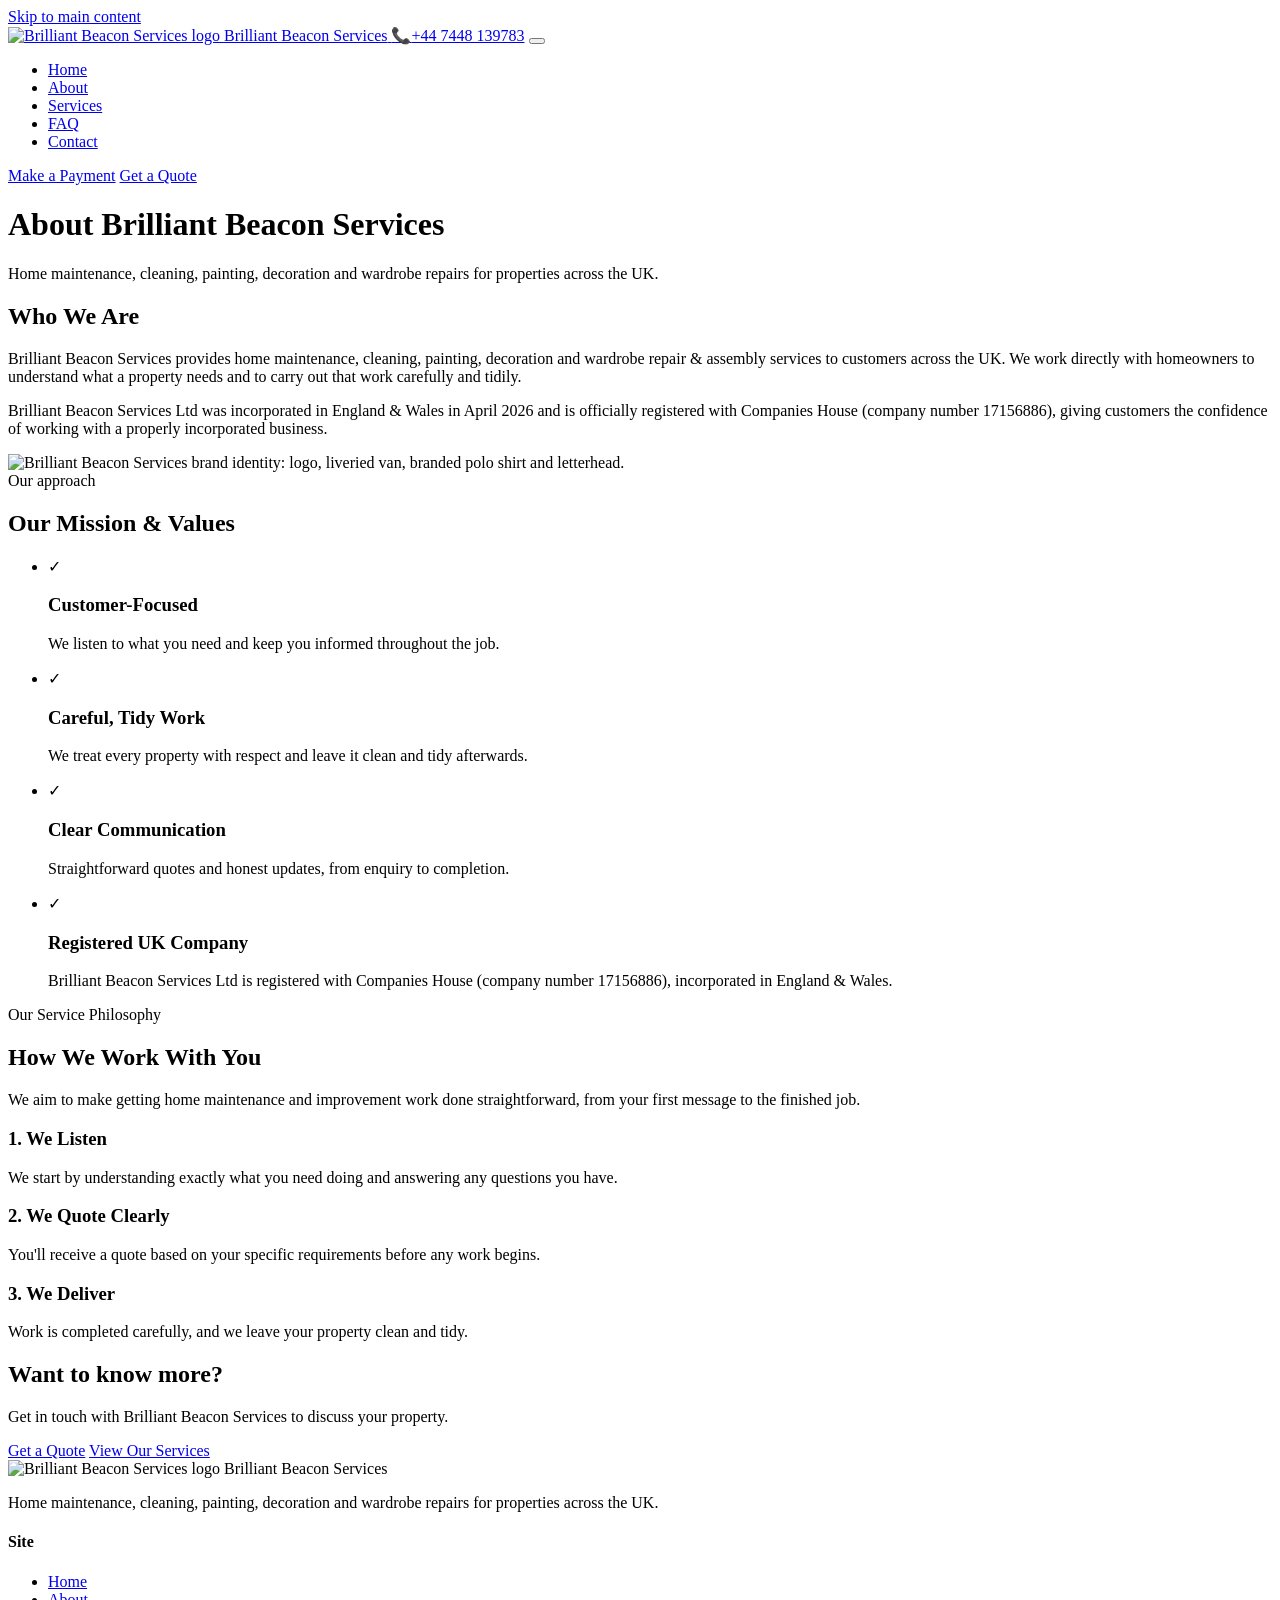
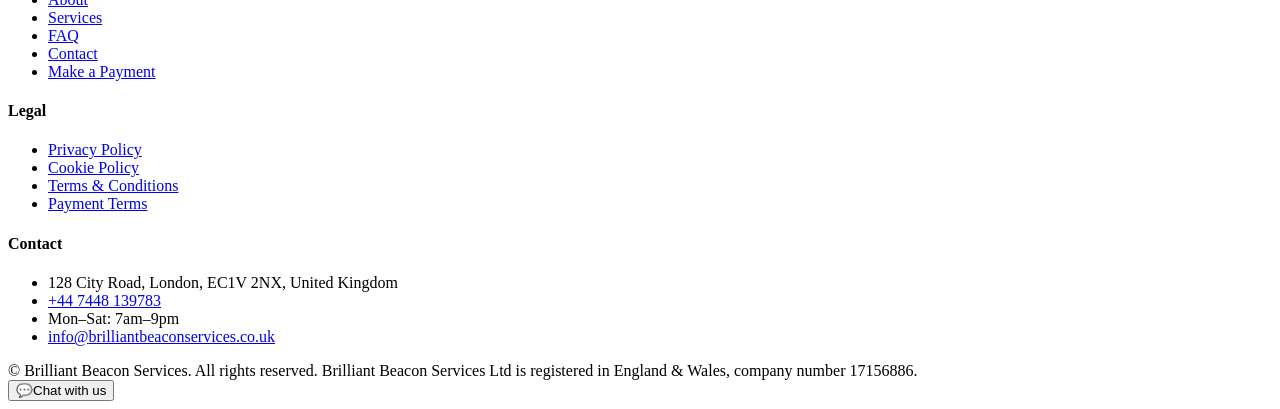
==== about.html @ 02f25c5f "Add files via upload" ====
<!DOCTYPE html>
<html lang="en-GB">
<head>
<meta charset="UTF-8">
<meta name="viewport" content="width=device-width, initial-scale=1.0, viewport-fit=cover">
<title>About Us | Brilliant Beacon Services</title>
<meta name="description" content="Learn about Brilliant Beacon Services, a UK-based home maintenance, cleaning, painting and decoration business, and our approach to customer-focused work.">
<link rel="canonical" href="https://brilliantbeaconservices.co.uk/about.html">
<meta property="og:type" content="website">
<meta property="og:title" content="About Us | Brilliant Beacon Services">
<meta property="og:description" content="Learn about Brilliant Beacon Services and our approach to home maintenance, cleaning, painting and decoration.">
<meta property="og:url" content="https://brilliantbeaconservices.co.uk/about.html">
<meta property="og:image" content="https://brilliantbeaconservices.co.uk/images/logo/brilliant-beacon-logo.jpg">
<link rel="icon" href="images/logo/brilliant-beacon-logo.jpg">

<!-- Fonts: Montserrat for headings/buttons, Lato for body text -->
<link rel="preconnect" href="https://fonts.googleapis.com">
<link rel="preconnect" href="https://fonts.gstatic.com" crossorigin>
<link href="https://fonts.googleapis.com/css2?family=Montserrat:wght@600;700&family=Lato:wght@400;700&display=swap" rel="stylesheet">

<link rel="stylesheet" href="css/style.css">
<link rel="stylesheet" href="css/responsive.css">
<!-- Plausible Analytics: cookie-free, no personal data collected, no consent banner required under UK PECR/GDPR. -->
<script defer data-domain="brilliantbeaconservices.co.uk" src="https://plausible.io/js/script.js"></script>
</head>
<body>
<a class="skip-link" href="#main">Skip to main content</a>

<header class="site-header">
  <div class="container header-inner">
    <a class="brand" href="index.html">
      <img src="images/logo/brilliant-beacon-logo-header.png" alt="Brilliant Beacon Services logo">
      <span class="visually-hidden">Brilliant Beacon Services</span>
    </a>
    <a class="header-phone" href="tel:+447448139783" aria-label="Call Brilliant Beacon Services on +44 7448 139783"><span class="header-phone-icon" aria-hidden="true">📞</span><span class="header-phone-text">+44 7448 139783</span></a>
    <button class="nav-toggle" aria-expanded="false" aria-controls="main-nav" aria-label="Open menu">
      <span class="bar"></span><span class="bar"></span><span class="bar"></span>
    </button>
    <nav class="main-nav" id="main-nav" aria-label="Primary">
      <ul>
        <li><a href="index.html">Home</a></li>
        <li><a href="about.html" aria-current="page">About</a></li>
        <li><a href="services.html">Services</a></li>
        <li><a href="faq.html">FAQ</a></li>
        <li><a href="contact.html">Contact</a></li>
      </ul>
      <div class="nav-cta">
        <a class="btn btn-secondary on-light btn-sm" href="payment.html">Make a Payment</a>
        <a class="btn btn-primary btn-sm" href="contact.html">Get a Quote</a>
      </div>
    </nav>
  </div>
  <div class="nav-backdrop"></div>
</header>

<main id="main">
  <header class="page-header">
    <div class="container">
      <h1>About Brilliant Beacon Services</h1>
      <p>Home maintenance, cleaning, painting, decoration and wardrobe repairs for properties across the UK.</p>
    </div>
  </header>

  <section>
    <div class="container">
      <div class="grid grid-2" style="align-items:center;">
        <div>
          <h2>Who We Are</h2>
          <p>Brilliant Beacon Services provides home maintenance, cleaning, painting, decoration and wardrobe repair &amp; assembly services to customers across the UK. We work directly with homeowners to understand what a property needs and to carry out that work carefully and tidily.</p>
          <p>Brilliant Beacon Services Ltd was incorporated in England &amp; Wales in April 2026 and is officially registered with Companies House (company number 17156886), giving customers the confidence of working with a properly incorporated business.</p>
        </div>
        <div class="hero-media">
          <img src="images/branding/brilliant-beacon-brand-identity.jpg" alt="Brilliant Beacon Services brand identity: logo, liveried van, branded polo shirt and letterhead.">
        </div>
      </div>
    </div>
  </section>

  <section class="section-alt">
    <div class="container">
      <div class="section-header">
        <span class="eyebrow">Our approach</span>
        <h2>Our Mission &amp; Values</h2>
      </div>
      <ul class="feature-list grid grid-2">
        <li class="feature-item">
          <span class="feature-icon" aria-hidden="true">✓</span>
          <div>
            <h3>Customer-Focused</h3>
            <p>We listen to what you need and keep you informed throughout the job.</p>
          </div>
        </li>
        <li class="feature-item">
          <span class="feature-icon" aria-hidden="true">✓</span>
          <div>
            <h3>Careful, Tidy Work</h3>
            <p>We treat every property with respect and leave it clean and tidy afterwards.</p>
          </div>
        </li>
        <li class="feature-item">
          <span class="feature-icon" aria-hidden="true">✓</span>
          <div>
            <h3>Clear Communication</h3>
            <p>Straightforward quotes and honest updates, from enquiry to completion.</p>
          </div>
        </li>
        <li class="feature-item">
          <span class="feature-icon" aria-hidden="true">✓</span>
          <div>
            <h3>Registered UK Company</h3>
            <p>Brilliant Beacon Services Ltd is registered with Companies House (company number 17156886), incorporated in England &amp; Wales.</p>
          </div>
        </li>
      </ul>
    </div>
  </section>

  <section>
    <div class="container">
      <div class="section-header">
        <span class="eyebrow">Our Service Philosophy</span>
        <h2>How We Work With You</h2>
        <p>We aim to make getting home maintenance and improvement work done straightforward, from your first message to the finished job.</p>
      </div>
      <div class="grid grid-3">
        <div class="card"><div class="card-body">
          <h3>1. We Listen</h3>
          <p>We start by understanding exactly what you need doing and answering any questions you have.</p>
        </div></div>
        <div class="card"><div class="card-body">
          <h3>2. We Quote Clearly</h3>
          <p>You'll receive a quote based on your specific requirements before any work begins.</p>
        </div></div>
        <div class="card"><div class="card-body">
          <h3>3. We Deliver</h3>
          <p>Work is completed carefully, and we leave your property clean and tidy.</p>
        </div></div>
      </div>
    </div>
  </section>

  <section class="section-dark cta-band">
    <div class="container">
      <h2>Want to know more?</h2>
      <p>Get in touch with Brilliant Beacon Services to discuss your property.</p>
      <div class="hero-actions">
        <a class="btn btn-primary" href="contact.html">Get a Quote</a>
        <a class="btn btn-secondary" href="services.html">View Our Services</a>
      </div>
    </div>
  </section>
</main>

<footer class="site-footer">
  <div class="container">
    <div class="footer-grid">
      <div>
        <div class="footer-brand">
          <img src="images/logo/brilliant-beacon-logo-header.png" alt="Brilliant Beacon Services logo">
          <span>Brilliant Beacon Services</span>
        </div>
        <p>Home maintenance, cleaning, painting, decoration and wardrobe repairs for properties across the UK.</p>
      </div>
      <div>
        <h4>Site</h4>
        <ul>
          <li><a href="index.html">Home</a></li>
          <li><a href="about.html">About</a></li>
          <li><a href="services.html">Services</a></li>
          <li><a href="faq.html">FAQ</a></li>
          <li><a href="contact.html">Contact</a></li>
          <li><a href="payment.html">Make a Payment</a></li>
        </ul>
      </div>
      <div>
        <h4>Legal</h4>
        <ul>
          <li><a href="privacy.html">Privacy Policy</a></li>
          <li><a href="cookies.html">Cookie Policy</a></li>
          <li><a href="terms.html">Terms &amp; Conditions</a></li>
          <li><a href="payment-terms.html">Payment Terms</a></li>
        </ul>
      </div>
      <div>
        <h4>Contact</h4>
        <ul>
          <li class="footer-contact-text">128 City Road, London, EC1V 2NX, United Kingdom</li><li><a href="tel:+447448139783" class="footer-contact-highlight">+44 7448 139783</a></li><li class="footer-contact-text">Mon–Sat: 7am–9pm</li>
          <li><a href="mailto:info@brilliantbeaconservices.co.uk" class="footer-contact-highlight">info@<wbr>brilliantbeaconservices<wbr>.co.uk</a></li>
        </ul>
      </div>
    </div>
    <div class="footer-bottom">
      <span>&copy; <span id="year"></span> Brilliant Beacon Services. All rights reserved.</span>
      <span>Brilliant Beacon Services Ltd is registered in England &amp; Wales, company number 17156886.</span>
    </div>
  </div>
</footer>

<button class="chat-launcher" id="chat-launcher" aria-haspopup="dialog" aria-expanded="false" aria-controls="chat-window">
  <span aria-hidden="true">💬</span><span class="label">Chat with us</span>
</button>
<section class="chat-window" id="chat-window" hidden role="dialog" aria-modal="false" aria-labelledby="chat-title">
  <header class="chat-header">
    <strong id="chat-title">Brilliant Beacon Services</strong>
    <div class="chat-header-actions">
      <button id="chat-clear" type="button" aria-label="Clear conversation" title="Clear conversation">🗑</button>
      <button id="chat-close" type="button" aria-label="Close chat">&times;</button>
    </div>
  </header>
  <div class="chat-messages" id="chat-messages" role="log" aria-live="polite">
    <div class="chat-message bot">Hello! 👋 How can we help you today?</div>
  </div>
  <div class="chat-quick-actions">
    <a class="btn btn-secondary on-light btn-sm" href="contact.html">Contact the Team</a>
    <a class="btn btn-secondary on-light btn-sm" href="contact.html">Request a Quote</a>
  </div>
  <form class="chat-input-row" id="chat-form">
    <label for="chat-input" class="visually-hidden">Type your message</label>
    <textarea id="chat-input" rows="1" placeholder="Type your message..." required></textarea>
    <button type="submit" aria-label="Send message">➤</button>
  </form>
  <p class="chat-footer-note">Our assistant uses information about Brilliant Beacon Services only and can't guarantee prices or availability. For anything urgent, please use the Contact page.</p>
</section>

<script src="js/navigation.js" defer></script>
<script src="js/main.js" defer></script>
<script src="js/chatbot.js" defer></script>
</body>
</html>
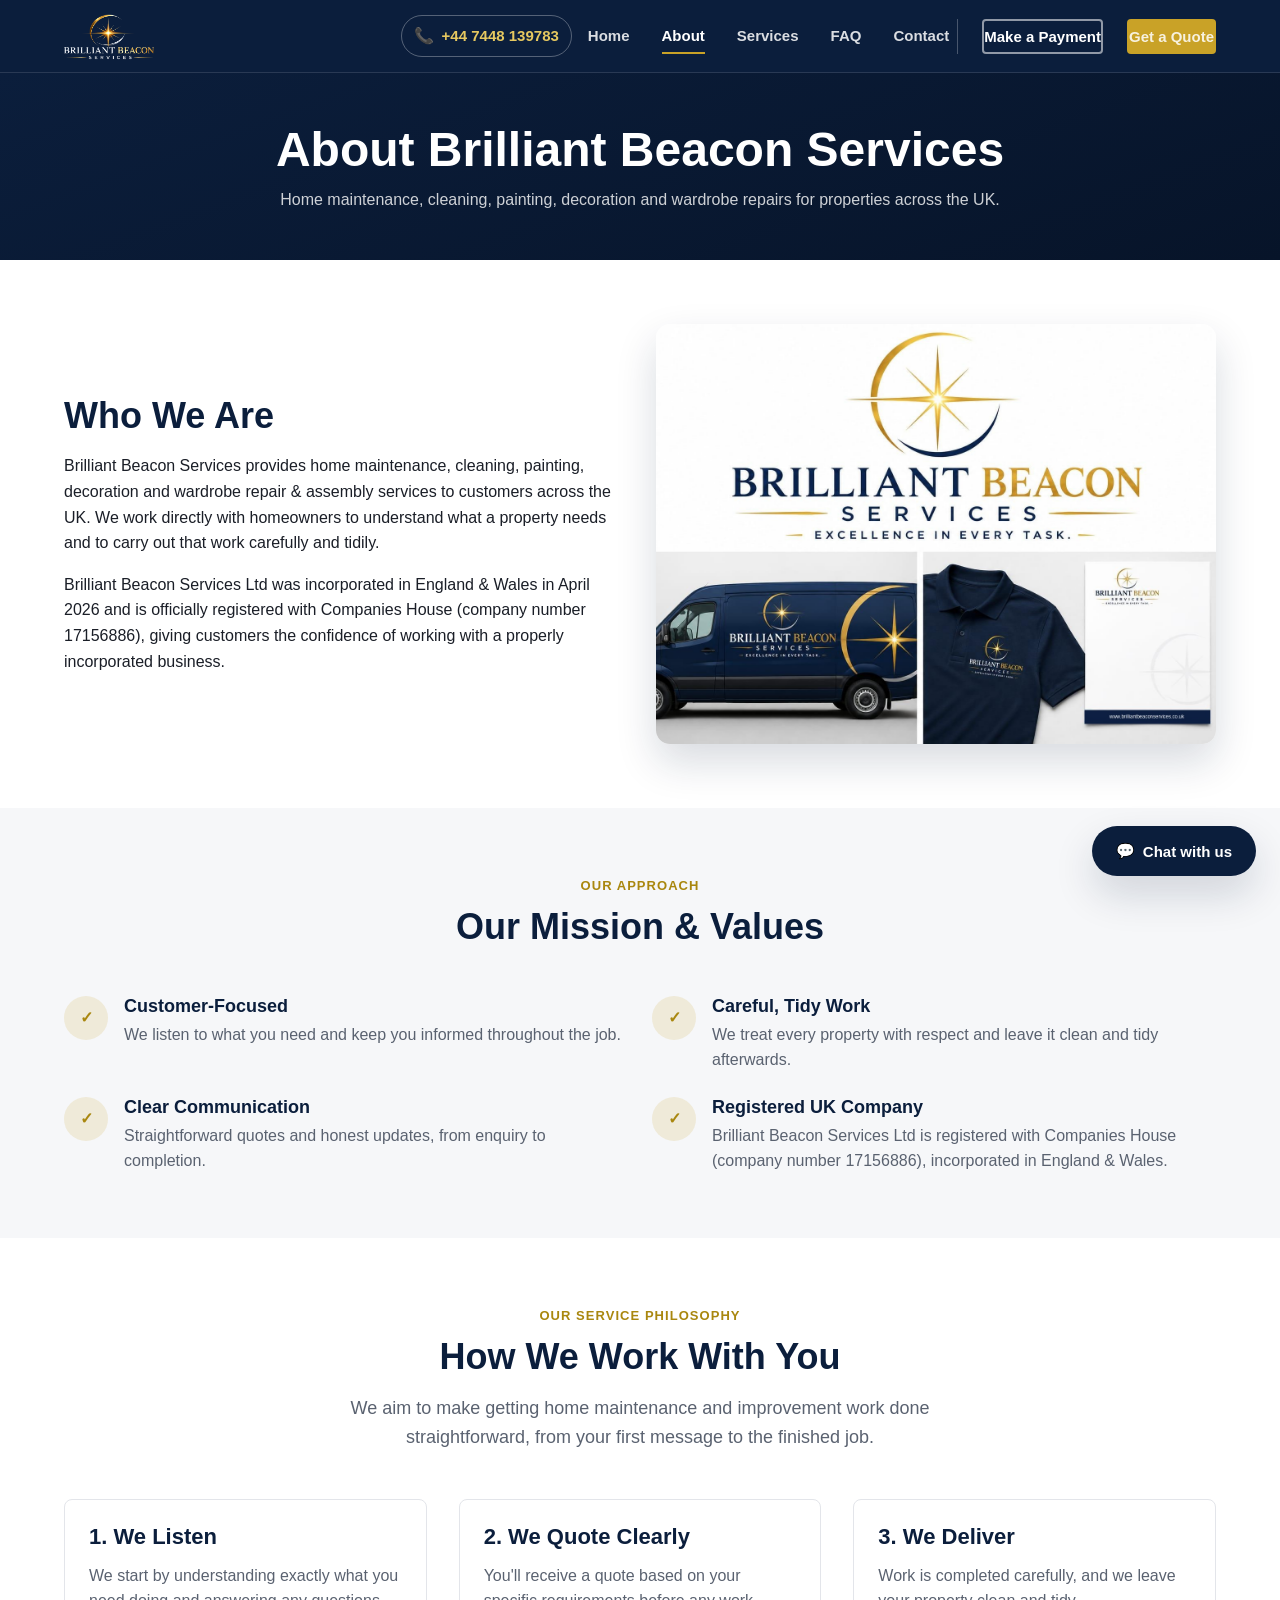
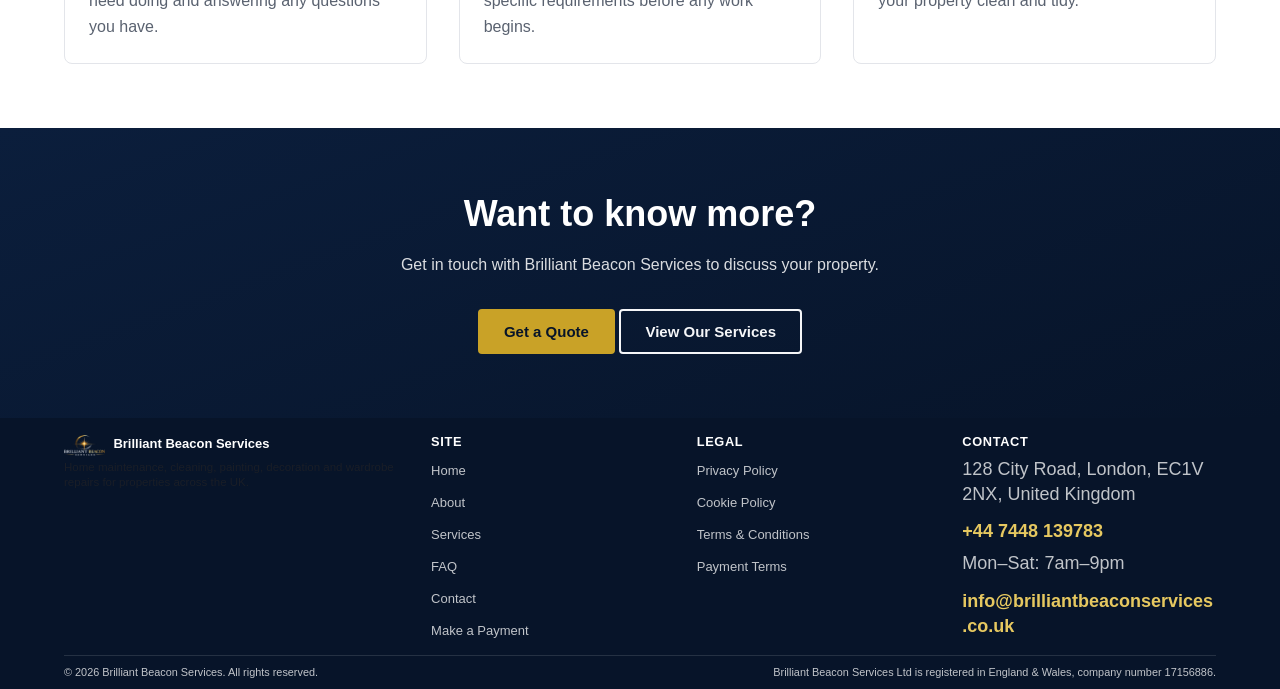
==== commit f324495b: "Add missing css, js, images, and functions folders" ====
--- a/about.html
+++ b/about.html
@@ -1,229 +1,229 @@
-<!DOCTYPE html>
-<html lang="en-GB">
-<head>
-<meta charset="UTF-8">
-<meta name="viewport" content="width=device-width, initial-scale=1.0, viewport-fit=cover">
-<title>About Us | Brilliant Beacon Services</title>
-<meta name="description" content="Learn about Brilliant Beacon Services, a UK-based home maintenance, cleaning, painting and decoration business, and our approach to customer-focused work.">
-<link rel="canonical" href="https://brilliantbeaconservices.co.uk/about.html">
-<meta property="og:type" content="website">
-<meta property="og:title" content="About Us | Brilliant Beacon Services">
-<meta property="og:description" content="Learn about Brilliant Beacon Services and our approach to home maintenance, cleaning, painting and decoration.">
-<meta property="og:url" content="https://brilliantbeaconservices.co.uk/about.html">
-<meta property="og:image" content="https://brilliantbeaconservices.co.uk/images/logo/brilliant-beacon-logo.jpg">
-<link rel="icon" href="images/logo/brilliant-beacon-logo.jpg">
-
-<!-- Fonts: Montserrat for headings/buttons, Lato for body text -->
-<link rel="preconnect" href="https://fonts.googleapis.com">
-<link rel="preconnect" href="https://fonts.gstatic.com" crossorigin>
-<link href="https://fonts.googleapis.com/css2?family=Montserrat:wght@600;700&family=Lato:wght@400;700&display=swap" rel="stylesheet">
-
-<link rel="stylesheet" href="css/style.css">
-<link rel="stylesheet" href="css/responsive.css">
-<!-- Plausible Analytics: cookie-free, no personal data collected, no consent banner required under UK PECR/GDPR. -->
-<script defer data-domain="brilliantbeaconservices.co.uk" src="https://plausible.io/js/script.js"></script>
-</head>
-<body>
-<a class="skip-link" href="#main">Skip to main content</a>
-
-<header class="site-header">
-  <div class="container header-inner">
-    <a class="brand" href="index.html">
-      <img src="images/logo/brilliant-beacon-logo-header.png" alt="Brilliant Beacon Services logo">
-      <span class="visually-hidden">Brilliant Beacon Services</span>
-    </a>
-    <a class="header-phone" href="tel:+447448139783" aria-label="Call Brilliant Beacon Services on +44 7448 139783"><span class="header-phone-icon" aria-hidden="true">📞</span><span class="header-phone-text">+44 7448 139783</span></a>
-    <button class="nav-toggle" aria-expanded="false" aria-controls="main-nav" aria-label="Open menu">
-      <span class="bar"></span><span class="bar"></span><span class="bar"></span>
-    </button>
-    <nav class="main-nav" id="main-nav" aria-label="Primary">
-      <ul>
-        <li><a href="index.html">Home</a></li>
-        <li><a href="about.html" aria-current="page">About</a></li>
-        <li><a href="services.html">Services</a></li>
-        <li><a href="faq.html">FAQ</a></li>
-        <li><a href="contact.html">Contact</a></li>
-      </ul>
-      <div class="nav-cta">
-        <a class="btn btn-secondary on-light btn-sm" href="payment.html">Make a Payment</a>
-        <a class="btn btn-primary btn-sm" href="contact.html">Get a Quote</a>
-      </div>
-    </nav>
-  </div>
-  <div class="nav-backdrop"></div>
-</header>
-
-<main id="main">
-  <header class="page-header">
-    <div class="container">
-      <h1>About Brilliant Beacon Services</h1>
-      <p>Home maintenance, cleaning, painting, decoration and wardrobe repairs for properties across the UK.</p>
-    </div>
-  </header>
-
-  <section>
-    <div class="container">
-      <div class="grid grid-2" style="align-items:center;">
-        <div>
-          <h2>Who We Are</h2>
-          <p>Brilliant Beacon Services provides home maintenance, cleaning, painting, decoration and wardrobe repair &amp; assembly services to customers across the UK. We work directly with homeowners to understand what a property needs and to carry out that work carefully and tidily.</p>
-          <p>Brilliant Beacon Services Ltd was incorporated in England &amp; Wales in April 2026 and is officially registered with Companies House (company number 17156886), giving customers the confidence of working with a properly incorporated business.</p>
-        </div>
-        <div class="hero-media">
-          <img src="images/branding/brilliant-beacon-brand-identity.jpg" alt="Brilliant Beacon Services brand identity: logo, liveried van, branded polo shirt and letterhead.">
-        </div>
-      </div>
-    </div>
-  </section>
-
-  <section class="section-alt">
-    <div class="container">
-      <div class="section-header">
-        <span class="eyebrow">Our approach</span>
-        <h2>Our Mission &amp; Values</h2>
-      </div>
-      <ul class="feature-list grid grid-2">
-        <li class="feature-item">
-          <span class="feature-icon" aria-hidden="true">✓</span>
-          <div>
-            <h3>Customer-Focused</h3>
-            <p>We listen to what you need and keep you informed throughout the job.</p>
-          </div>
-        </li>
-        <li class="feature-item">
-          <span class="feature-icon" aria-hidden="true">✓</span>
-          <div>
-            <h3>Careful, Tidy Work</h3>
-            <p>We treat every property with respect and leave it clean and tidy afterwards.</p>
-          </div>
-        </li>
-        <li class="feature-item">
-          <span class="feature-icon" aria-hidden="true">✓</span>
-          <div>
-            <h3>Clear Communication</h3>
-            <p>Straightforward quotes and honest updates, from enquiry to completion.</p>
-          </div>
-        </li>
-        <li class="feature-item">
-          <span class="feature-icon" aria-hidden="true">✓</span>
-          <div>
-            <h3>Registered UK Company</h3>
-            <p>Brilliant Beacon Services Ltd is registered with Companies House (company number 17156886), incorporated in England &amp; Wales.</p>
-          </div>
-        </li>
-      </ul>
-    </div>
-  </section>
-
-  <section>
-    <div class="container">
-      <div class="section-header">
-        <span class="eyebrow">Our Service Philosophy</span>
-        <h2>How We Work With You</h2>
-        <p>We aim to make getting home maintenance and improvement work done straightforward, from your first message to the finished job.</p>
-      </div>
-      <div class="grid grid-3">
-        <div class="card"><div class="card-body">
-          <h3>1. We Listen</h3>
-          <p>We start by understanding exactly what you need doing and answering any questions you have.</p>
-        </div></div>
-        <div class="card"><div class="card-body">
-          <h3>2. We Quote Clearly</h3>
-          <p>You'll receive a quote based on your specific requirements before any work begins.</p>
-        </div></div>
-        <div class="card"><div class="card-body">
-          <h3>3. We Deliver</h3>
-          <p>Work is completed carefully, and we leave your property clean and tidy.</p>
-        </div></div>
-      </div>
-    </div>
-  </section>
-
-  <section class="section-dark cta-band">
-    <div class="container">
-      <h2>Want to know more?</h2>
-      <p>Get in touch with Brilliant Beacon Services to discuss your property.</p>
-      <div class="hero-actions">
-        <a class="btn btn-primary" href="contact.html">Get a Quote</a>
-        <a class="btn btn-secondary" href="services.html">View Our Services</a>
-      </div>
-    </div>
-  </section>
-</main>
-
-<footer class="site-footer">
-  <div class="container">
-    <div class="footer-grid">
-      <div>
-        <div class="footer-brand">
-          <img src="images/logo/brilliant-beacon-logo-header.png" alt="Brilliant Beacon Services logo">
-          <span>Brilliant Beacon Services</span>
-        </div>
-        <p>Home maintenance, cleaning, painting, decoration and wardrobe repairs for properties across the UK.</p>
-      </div>
-      <div>
-        <h4>Site</h4>
-        <ul>
-          <li><a href="index.html">Home</a></li>
-          <li><a href="about.html">About</a></li>
-          <li><a href="services.html">Services</a></li>
-          <li><a href="faq.html">FAQ</a></li>
-          <li><a href="contact.html">Contact</a></li>
-          <li><a href="payment.html">Make a Payment</a></li>
-        </ul>
-      </div>
-      <div>
-        <h4>Legal</h4>
-        <ul>
-          <li><a href="privacy.html">Privacy Policy</a></li>
-          <li><a href="cookies.html">Cookie Policy</a></li>
-          <li><a href="terms.html">Terms &amp; Conditions</a></li>
-          <li><a href="payment-terms.html">Payment Terms</a></li>
-        </ul>
-      </div>
-      <div>
-        <h4>Contact</h4>
-        <ul>
-          <li class="footer-contact-text">128 City Road, London, EC1V 2NX, United Kingdom</li><li><a href="tel:+447448139783" class="footer-contact-highlight">+44 7448 139783</a></li><li class="footer-contact-text">Mon–Sat: 7am–9pm</li>
-          <li><a href="mailto:info@brilliantbeaconservices.co.uk" class="footer-contact-highlight">info@<wbr>brilliantbeaconservices<wbr>.co.uk</a></li>
-        </ul>
-      </div>
-    </div>
-    <div class="footer-bottom">
-      <span>&copy; <span id="year"></span> Brilliant Beacon Services. All rights reserved.</span>
-      <span>Brilliant Beacon Services Ltd is registered in England &amp; Wales, company number 17156886.</span>
-    </div>
-  </div>
-</footer>
-
-<button class="chat-launcher" id="chat-launcher" aria-haspopup="dialog" aria-expanded="false" aria-controls="chat-window">
-  <span aria-hidden="true">💬</span><span class="label">Chat with us</span>
-</button>
-<section class="chat-window" id="chat-window" hidden role="dialog" aria-modal="false" aria-labelledby="chat-title">
-  <header class="chat-header">
-    <strong id="chat-title">Brilliant Beacon Services</strong>
-    <div class="chat-header-actions">
-      <button id="chat-clear" type="button" aria-label="Clear conversation" title="Clear conversation">🗑</button>
-      <button id="chat-close" type="button" aria-label="Close chat">&times;</button>
-    </div>
-  </header>
-  <div class="chat-messages" id="chat-messages" role="log" aria-live="polite">
-    <div class="chat-message bot">Hello! 👋 How can we help you today?</div>
-  </div>
-  <div class="chat-quick-actions">
-    <a class="btn btn-secondary on-light btn-sm" href="contact.html">Contact the Team</a>
-    <a class="btn btn-secondary on-light btn-sm" href="contact.html">Request a Quote</a>
-  </div>
-  <form class="chat-input-row" id="chat-form">
-    <label for="chat-input" class="visually-hidden">Type your message</label>
-    <textarea id="chat-input" rows="1" placeholder="Type your message..." required></textarea>
-    <button type="submit" aria-label="Send message">➤</button>
-  </form>
-  <p class="chat-footer-note">Our assistant uses information about Brilliant Beacon Services only and can't guarantee prices or availability. For anything urgent, please use the Contact page.</p>
-</section>
-
-<script src="js/navigation.js" defer></script>
-<script src="js/main.js" defer></script>
-<script src="js/chatbot.js" defer></script>
-</body>
-</html>
+<!DOCTYPE html>
+<html lang="en-GB">
+<head>
+<meta charset="UTF-8">
+<meta name="viewport" content="width=device-width, initial-scale=1.0, viewport-fit=cover">
+<title>About Us | Brilliant Beacon Services</title>
+<meta name="description" content="Learn about Brilliant Beacon Services, a UK-based home maintenance, cleaning, painting and decoration business, and our approach to customer-focused work.">
+<link rel="canonical" href="https://brilliantbeaconservices.co.uk/about.html">
+<meta property="og:type" content="website">
+<meta property="og:title" content="About Us | Brilliant Beacon Services">
+<meta property="og:description" content="Learn about Brilliant Beacon Services and our approach to home maintenance, cleaning, painting and decoration.">
+<meta property="og:url" content="https://brilliantbeaconservices.co.uk/about.html">
+<meta property="og:image" content="https://brilliantbeaconservices.co.uk/images/logo/brilliant-beacon-logo.jpg">
+<link rel="icon" href="images/logo/brilliant-beacon-logo.jpg">
+
+<!-- Fonts: Montserrat for headings/buttons, Lato for body text -->
+<link rel="preconnect" href="https://fonts.googleapis.com">
+<link rel="preconnect" href="https://fonts.gstatic.com" crossorigin>
+<link href="https://fonts.googleapis.com/css2?family=Montserrat:wght@600;700&family=Lato:wght@400;700&display=swap" rel="stylesheet">
+
+<link rel="stylesheet" href="css/style.css">
+<link rel="stylesheet" href="css/responsive.css">
+<!-- Plausible Analytics: cookie-free, no personal data collected, no consent banner required under UK PECR/GDPR. -->
+<script defer data-domain="brilliantbeaconservices.co.uk" src="https://plausible.io/js/script.js"></script>
+</head>
+<body>
+<a class="skip-link" href="#main">Skip to main content</a>
+
+<header class="site-header">
+  <div class="container header-inner">
+    <a class="brand" href="index.html">
+      <img src="images/logo/brilliant-beacon-logo-header.png" alt="Brilliant Beacon Services logo">
+      <span class="visually-hidden">Brilliant Beacon Services</span>
+    </a>
+    <a class="header-phone" href="tel:+447448139783" aria-label="Call Brilliant Beacon Services on +44 7448 139783"><span class="header-phone-icon" aria-hidden="true">📞</span><span class="header-phone-text">+44 7448 139783</span></a>
+    <button class="nav-toggle" aria-expanded="false" aria-controls="main-nav" aria-label="Open menu">
+      <span class="bar"></span><span class="bar"></span><span class="bar"></span>
+    </button>
+    <nav class="main-nav" id="main-nav" aria-label="Primary">
+      <ul>
+        <li><a href="index.html">Home</a></li>
+        <li><a href="about.html" aria-current="page">About</a></li>
+        <li><a href="services.html">Services</a></li>
+        <li><a href="faq.html">FAQ</a></li>
+        <li><a href="contact.html">Contact</a></li>
+      </ul>
+      <div class="nav-cta">
+        <a class="btn btn-secondary on-light btn-sm" href="payment.html">Make a Payment</a>
+        <a class="btn btn-primary btn-sm" href="contact.html">Get a Quote</a>
+      </div>
+    </nav>
+  </div>
+  <div class="nav-backdrop"></div>
+</header>
+
+<main id="main">
+  <header class="page-header">
+    <div class="container">
+      <h1>About Brilliant Beacon Services</h1>
+      <p>Home maintenance, cleaning, painting, decoration and wardrobe repairs for properties across the UK.</p>
+    </div>
+  </header>
+
+  <section>
+    <div class="container">
+      <div class="grid grid-2" style="align-items:center;">
+        <div>
+          <h2>Who We Are</h2>
+          <p>Brilliant Beacon Services provides home maintenance, cleaning, painting, decoration and wardrobe repair &amp; assembly services to customers across the UK. We work directly with homeowners to understand what a property needs and to carry out that work carefully and tidily.</p>
+          <p>Brilliant Beacon Services Ltd was incorporated in England &amp; Wales in April 2026 and is officially registered with Companies House (company number 17156886), giving customers the confidence of working with a properly incorporated business.</p>
+        </div>
+        <div class="hero-media">
+          <img src="images/branding/brilliant-beacon-brand-identity.jpg" alt="Brilliant Beacon Services brand identity: logo, liveried van, branded polo shirt and letterhead.">
+        </div>
+      </div>
+    </div>
+  </section>
+
+  <section class="section-alt">
+    <div class="container">
+      <div class="section-header">
+        <span class="eyebrow">Our approach</span>
+        <h2>Our Mission &amp; Values</h2>
+      </div>
+      <ul class="feature-list grid grid-2">
+        <li class="feature-item">
+          <span class="feature-icon" aria-hidden="true">✓</span>
+          <div>
+            <h3>Customer-Focused</h3>
+            <p>We listen to what you need and keep you informed throughout the job.</p>
+          </div>
+        </li>
+        <li class="feature-item">
+          <span class="feature-icon" aria-hidden="true">✓</span>
+          <div>
+            <h3>Careful, Tidy Work</h3>
+            <p>We treat every property with respect and leave it clean and tidy afterwards.</p>
+          </div>
+        </li>
+        <li class="feature-item">
+          <span class="feature-icon" aria-hidden="true">✓</span>
+          <div>
+            <h3>Clear Communication</h3>
+            <p>Straightforward quotes and honest updates, from enquiry to completion.</p>
+          </div>
+        </li>
+        <li class="feature-item">
+          <span class="feature-icon" aria-hidden="true">✓</span>
+          <div>
+            <h3>Registered UK Company</h3>
+            <p>Brilliant Beacon Services Ltd is registered with Companies House (company number 17156886), incorporated in England &amp; Wales.</p>
+          </div>
+        </li>
+      </ul>
+    </div>
+  </section>
+
+  <section>
+    <div class="container">
+      <div class="section-header">
+        <span class="eyebrow">Our Service Philosophy</span>
+        <h2>How We Work With You</h2>
+        <p>We aim to make getting home maintenance and improvement work done straightforward, from your first message to the finished job.</p>
+      </div>
+      <div class="grid grid-3">
+        <div class="card"><div class="card-body">
+          <h3>1. We Listen</h3>
+          <p>We start by understanding exactly what you need doing and answering any questions you have.</p>
+        </div></div>
+        <div class="card"><div class="card-body">
+          <h3>2. We Quote Clearly</h3>
+          <p>You'll receive a quote based on your specific requirements before any work begins.</p>
+        </div></div>
+        <div class="card"><div class="card-body">
+          <h3>3. We Deliver</h3>
+          <p>Work is completed carefully, and we leave your property clean and tidy.</p>
+        </div></div>
+      </div>
+    </div>
+  </section>
+
+  <section class="section-dark cta-band">
+    <div class="container">
+      <h2>Want to know more?</h2>
+      <p>Get in touch with Brilliant Beacon Services to discuss your property.</p>
+      <div class="hero-actions">
+        <a class="btn btn-primary" href="contact.html">Get a Quote</a>
+        <a class="btn btn-secondary" href="services.html">View Our Services</a>
+      </div>
+    </div>
+  </section>
+</main>
+
+<footer class="site-footer">
+  <div class="container">
+    <div class="footer-grid">
+      <div>
+        <div class="footer-brand">
+          <img src="images/logo/brilliant-beacon-logo-header.png" alt="Brilliant Beacon Services logo">
+          <span>Brilliant Beacon Services</span>
+        </div>
+        <p>Home maintenance, cleaning, painting, decoration and wardrobe repairs for properties across the UK.</p>
+      </div>
+      <div>
+        <h4>Site</h4>
+        <ul>
+          <li><a href="index.html">Home</a></li>
+          <li><a href="about.html">About</a></li>
+          <li><a href="services.html">Services</a></li>
+          <li><a href="faq.html">FAQ</a></li>
+          <li><a href="contact.html">Contact</a></li>
+          <li><a href="payment.html">Make a Payment</a></li>
+        </ul>
+      </div>
+      <div>
+        <h4>Legal</h4>
+        <ul>
+          <li><a href="privacy.html">Privacy Policy</a></li>
+          <li><a href="cookies.html">Cookie Policy</a></li>
+          <li><a href="terms.html">Terms &amp; Conditions</a></li>
+          <li><a href="payment-terms.html">Payment Terms</a></li>
+        </ul>
+      </div>
+      <div>
+        <h4>Contact</h4>
+        <ul>
+          <li class="footer-contact-text">128 City Road, London, EC1V 2NX, United Kingdom</li><li><a href="tel:+447448139783" class="footer-contact-highlight">+44 7448 139783</a></li><li class="footer-contact-text">Mon–Sat: 7am–9pm</li>
+          <li><a href="mailto:info@brilliantbeaconservices.co.uk" class="footer-contact-highlight">info@<wbr>brilliantbeaconservices<wbr>.co.uk</a></li>
+        </ul>
+      </div>
+    </div>
+    <div class="footer-bottom">
+      <span>&copy; <span id="year"></span> Brilliant Beacon Services. All rights reserved.</span>
+      <span>Brilliant Beacon Services Ltd is registered in England &amp; Wales, company number 17156886.</span>
+    </div>
+  </div>
+</footer>
+
+<button class="chat-launcher" id="chat-launcher" aria-haspopup="dialog" aria-expanded="false" aria-controls="chat-window">
+  <span aria-hidden="true">💬</span><span class="label">Chat with us</span>
+</button>
+<section class="chat-window" id="chat-window" hidden role="dialog" aria-modal="false" aria-labelledby="chat-title">
+  <header class="chat-header">
+    <strong id="chat-title">Brilliant Beacon Services</strong>
+    <div class="chat-header-actions">
+      <button id="chat-clear" type="button" aria-label="Clear conversation" title="Clear conversation">🗑</button>
+      <button id="chat-close" type="button" aria-label="Close chat">&times;</button>
+    </div>
+  </header>
+  <div class="chat-messages" id="chat-messages" role="log" aria-live="polite">
+    <div class="chat-message bot">Hello! 👋 How can we help you today?</div>
+  </div>
+  <div class="chat-quick-actions">
+    <a class="btn btn-secondary on-light btn-sm" href="contact.html">Contact the Team</a>
+    <a class="btn btn-secondary on-light btn-sm" href="contact.html">Request a Quote</a>
+  </div>
+  <form class="chat-input-row" id="chat-form">
+    <label for="chat-input" class="visually-hidden">Type your message</label>
+    <textarea id="chat-input" rows="1" placeholder="Type your message..." required></textarea>
+    <button type="submit" aria-label="Send message">➤</button>
+  </form>
+  <p class="chat-footer-note">Our assistant uses information about Brilliant Beacon Services only and can't guarantee prices or availability. For anything urgent, please use the Contact page.</p>
+</section>
+
+<script src="js/navigation.js" defer></script>
+<script src="js/main.js" defer></script>
+<script src="js/chatbot.js" defer></script>
+</body>
+</html>
--- a/css/style.css
+++ b/css/style.css
@@ -0,0 +1,1141 @@
+/* ==========================================================================
+   Brilliant Beacon Services — Design System & Base Styles
+   Colour system derived from the supplied logo (navy + gold).
+   Edit the variables below to restyle the entire site.
+   ========================================================================== */
+
+:root {
+  /* ---- Brand colours (from logo) ---- */
+  --color-primary: #0b1e3c;        /* deep navy — logo background */
+  --color-primary-dark: #071429;   /* darker navy for hover/contrast */
+  --color-primary-light: #16305c;  /* lighter navy for gradients/panels */
+  --color-accent: #c9a227;         /* gold — logo emblem */
+  --color-accent-dark: #a9870f;    /* darker gold for hover states */
+  --color-accent-light: #e6c860;   /* lighter gold for highlights */
+
+  /* ---- Neutral / text colours ---- */
+  --color-text: #1a1e27;
+  --color-text-muted: #5a6270;
+  --color-text-inverse: #f5f6f8;
+  --color-bg: #ffffff;
+  --color-bg-alt: #f6f7f9;
+  --color-bg-dark: var(--color-primary);
+  --color-border: #e3e5ea;
+  --color-border-dark: rgba(255, 255, 255, 0.14);
+
+  /* ---- Feedback colours ---- */
+  --color-success: #1f7a3d;
+  --color-success-bg: #eaf6ee;
+  --color-error: #b3261e;
+  --color-error-bg: #fbeceb;
+
+  /* ---- Typography ---- */
+  --font-heading: "Montserrat", "Helvetica Neue", Arial, sans-serif;
+  --font-body: "Lato", -apple-system, BlinkMacSystemFont, "Segoe UI", Roboto, Helvetica, Arial, sans-serif;
+  --fs-xs: 0.8125rem;
+  --fs-sm: 0.9375rem;
+  --fs-base: 1rem;
+  --fs-md: 1.125rem;
+  --fs-lg: 1.375rem;
+  --fs-xl: 1.75rem;
+  --fs-2xl: 2.25rem;
+  --fs-3xl: 3rem;
+  --lh-tight: 1.2;
+  --lh-normal: 1.6;
+
+  /* ---- Spacing scale ---- */
+  --space-1: 0.25rem;
+  --space-2: 0.5rem;
+  --space-3: 0.75rem;
+  --space-4: 1rem;
+  --space-5: 1.5rem;
+  --space-6: 2rem;
+  --space-7: 3rem;
+  --space-8: 4rem;
+  --space-9: 6rem;
+
+  /* ---- Layout ---- */
+  --container-max: 1200px;
+  --radius-sm: 4px;
+  --radius-md: 8px;
+  --radius-lg: 14px;
+
+  /* ---- Shadows ---- */
+  --shadow-sm: 0 1px 3px rgba(11, 30, 60, 0.08);
+  --shadow-md: 0 6px 20px rgba(11, 30, 60, 0.10);
+  --shadow-lg: 0 18px 40px rgba(11, 30, 60, 0.16);
+
+  /* ---- Motion ---- */
+  --transition-fast: 150ms ease;
+  --transition-base: 250ms ease;
+}
+
+/* ==========================================================================
+   Reset & base
+   ========================================================================== */
+
+*, *::before, *::after { box-sizing: border-box; }
+
+html { scroll-behavior: smooth; }
+
+body {
+  margin: 0;
+  font-family: var(--font-body);
+  font-size: var(--fs-base);
+  line-height: var(--lh-normal);
+  color: var(--color-text);
+  background: var(--color-bg);
+  -webkit-font-smoothing: antialiased;
+}
+
+img { max-width: 100%; display: block; }
+
+a { color: var(--color-primary); text-decoration-color: rgba(11,30,60,0.35); }
+a:hover { text-decoration-color: currentColor; }
+
+h1, h2, h3, h4 {
+  font-family: var(--font-heading);
+  line-height: var(--lh-tight);
+  margin: 0 0 var(--space-4);
+  color: var(--color-primary);
+  font-weight: 700;
+}
+
+h1 { font-size: var(--fs-3xl); }
+h2 { font-size: var(--fs-2xl); }
+h3 { font-size: var(--fs-lg); }
+h4 { font-size: var(--fs-md); }
+
+p { margin: 0 0 var(--space-4); color: var(--color-text); }
+p:last-child { margin-bottom: 0; }
+
+ul, ol { margin: 0 0 var(--space-4); padding-left: 1.25em; }
+
+/* Visible, consistent focus states for accessibility */
+a:focus-visible,
+button:focus-visible,
+input:focus-visible,
+textarea:focus-visible,
+select:focus-visible,
+[tabindex]:focus-visible {
+  outline: 3px solid var(--color-accent);
+  outline-offset: 2px;
+}
+
+.skip-link {
+  position: absolute;
+  left: -9999px;
+  top: 0;
+  background: var(--color-primary);
+  color: #fff;
+  padding: var(--space-3) var(--space-5);
+  z-index: 2000;
+  border-radius: 0 0 var(--radius-sm) 0;
+}
+.skip-link:focus { left: 0; }
+
+.visually-hidden {
+  position: absolute !important;
+  width: 1px; height: 1px;
+  padding: 0; margin: -1px;
+  overflow: hidden;
+  clip: rect(0,0,0,0);
+  white-space: nowrap; border: 0;
+}
+
+.container {
+  width: 100%;
+  max-width: var(--container-max);
+  margin-inline: auto;
+  padding-inline: var(--space-5);
+}
+
+section { padding-block: var(--space-8); }
+.section-alt { background: var(--color-bg-alt); }
+.section-dark {
+  background: linear-gradient(160deg, var(--color-primary) 0%, var(--color-primary-dark) 100%);
+  color: var(--color-text-inverse);
+}
+.section-dark h2, .section-dark h3 { color: #fff; }
+
+.section-header {
+  max-width: 680px;
+  margin: 0 auto var(--space-7);
+  text-align: center;
+}
+.section-header .eyebrow {
+  display: inline-block;
+  color: var(--color-accent-dark);
+  font-weight: 700;
+  letter-spacing: 0.08em;
+  text-transform: uppercase;
+  font-size: var(--fs-xs);
+  margin-bottom: var(--space-2);
+}
+.section-header p { color: var(--color-text-muted); font-size: var(--fs-md); }
+
+/* ==========================================================================
+   Buttons
+   ========================================================================== */
+
+.btn {
+  display: inline-flex;
+  align-items: center;
+  justify-content: center;
+  gap: var(--space-2);
+  padding: 0.85em 1.6em;
+  font-family: var(--font-heading);
+  font-size: var(--fs-sm);
+  font-weight: 600;
+  border-radius: var(--radius-sm);
+  border: 2px solid transparent;
+  cursor: pointer;
+  text-decoration: none;
+  transition: background var(--transition-fast), color var(--transition-fast), border-color var(--transition-fast), transform var(--transition-fast);
+  line-height: 1;
+}
+.btn:hover { transform: translateY(-1px); }
+.btn:active { transform: translateY(0); }
+
+.btn-primary {
+  background: var(--color-accent);
+  border-color: var(--color-accent);
+  color: var(--color-primary-dark);
+}
+.btn-primary:hover { background: var(--color-accent-dark); border-color: var(--color-accent-dark); color: #fff; }
+
+.btn-secondary {
+  background: transparent;
+  border-color: currentColor;
+  color: inherit;
+}
+.btn-secondary:hover { background: rgba(255,255,255,0.12); }
+
+.section:not(.section-dark) .btn-secondary,
+body .btn-secondary.on-light {
+  border-color: var(--color-primary);
+  color: var(--color-primary);
+}
+body .btn-secondary.on-light:hover { background: var(--color-primary); color: #fff; }
+
+.btn-block { width: 100%; }
+.btn-sm { padding: 0.55em 1.1em; font-size: var(--fs-xs); }
+
+/* ==========================================================================
+   Header & Navigation
+   ========================================================================== */
+
+.site-header {
+  position: sticky;
+  top: 0;
+  z-index: 900;
+  background: var(--color-primary);
+  border-bottom: 1px solid rgba(255,255,255,0.12);
+}
+
+.header-inner {
+  display: flex;
+  align-items: center;
+  justify-content: flex-start;
+  gap: var(--space-4);
+  padding-block: var(--space-3);
+}
+
+.brand {
+  display: flex;
+  align-items: center;
+  gap: var(--space-3);
+  text-decoration: none;
+  color: #fff;
+  font-family: var(--font-heading);
+  font-weight: 700;
+  font-size: var(--fs-md);
+}
+.brand img { height: 48px; width: auto; display: block; }
+
+/* Header phone: sits to the right of the logo, grouped with nav/hamburger on the far right */
+.header-phone {
+  display: flex;
+  align-items: center;
+  gap: var(--space-2);
+  margin-left: auto;
+  color: var(--color-accent-light);
+  text-decoration: none;
+  font-family: var(--font-heading);
+  font-weight: 700;
+  font-size: var(--fs-sm);
+  white-space: nowrap;
+  padding: var(--space-2) var(--space-3);
+  border: 1.5px solid rgba(255,255,255,0.3);
+  border-radius: 999px;
+  transition: border-color var(--transition-fast), color var(--transition-fast), background var(--transition-fast);
+}
+.header-phone:hover {
+  border-color: var(--color-accent);
+  color: #fff;
+  background: rgba(255,255,255,0.08);
+}
+.header-phone-icon { font-size: 1rem; line-height: 1; }
+
+.main-nav {
+  display: flex;
+  align-items: center;
+}
+
+.main-nav ul {
+  display: flex;
+  align-items: center;
+  gap: var(--space-6);
+  list-style: none;
+  margin: 0;
+  padding: 0;
+  flex-wrap: nowrap;
+}
+.main-nav a {
+  color: rgba(255,255,255,0.85);
+  text-decoration: none;
+  font-weight: 600;
+  font-size: var(--fs-sm);
+  padding: var(--space-2) 0;
+  border-bottom: 2px solid transparent;
+}
+.main-nav a:hover,
+.main-nav a[aria-current="page"] {
+  color: #fff;
+  border-bottom-color: var(--color-accent);
+}
+
+.nav-cta {
+  display: flex;
+  align-items: center;
+  gap: var(--space-5);
+  padding-left: var(--space-5);
+  margin-left: var(--space-2);
+  border-left: 1px solid rgba(255,255,255,0.25);
+}
+.nav-cta .btn-secondary.on-light {
+  border-color: rgba(255,255,255,0.55);
+  color: #fff;
+}
+.nav-cta .btn-secondary.on-light:hover {
+  background: rgba(255,255,255,0.12);
+  color: #fff;
+}
+
+.nav-toggle {
+  display: none;
+  background: none;
+  border: 2px solid rgba(255,255,255,0.4);
+  border-radius: var(--radius-sm);
+  padding: var(--space-2) var(--space-3);
+  cursor: pointer;
+}
+.nav-toggle .bar {
+  display: block;
+  width: 22px;
+  height: 2px;
+  background: #fff;
+  margin: 4px 0;
+  transition: transform var(--transition-fast), opacity var(--transition-fast);
+}
+.nav-toggle[aria-expanded="true"] .bar:nth-child(1) { transform: translateY(6px) rotate(45deg); }
+.nav-toggle[aria-expanded="true"] .bar:nth-child(2) { opacity: 0; }
+.nav-toggle[aria-expanded="true"] .bar:nth-child(3) { transform: translateY(-6px) rotate(-45deg); }
+
+/* ==========================================================================
+   Hero
+   ========================================================================== */
+
+.hero {
+  position: relative;
+  color: #fff;
+  background: linear-gradient(160deg, var(--color-primary) 0%, var(--color-primary-dark) 100%);
+  overflow: hidden;
+}
+
+/* Full-bleed hero: the slider fills the section as a background,
+   with the headline/CTA overlaid on top of a dark scrim for legibility. */
+.hero-fullbleed {
+  min-height: 560px;
+  display: flex;
+  align-items: center;
+}
+.hero-fullbleed .hero-slider {
+  position: absolute;
+  inset: 0;
+  z-index: 0;
+}
+.hero-fullbleed .hero-slides,
+.hero-fullbleed .hero-slide,
+.hero-fullbleed .hero-slide img {
+  width: 100%;
+  height: 100%;
+}
+.hero-fullbleed .hero-slide img { object-fit: cover; display: block; }
+.hero-fullbleed .hero-slide figcaption { display: none; } /* service name is in the overlaid heading instead */
+.hero-overlay {
+  position: absolute;
+  inset: 0;
+  z-index: 1;
+  background: linear-gradient(100deg, rgba(11,30,60,0.92) 0%, rgba(11,30,60,0.78) 38%, rgba(11,30,60,0.35) 68%, rgba(11,30,60,0.15) 100%);
+}
+.hero-content {
+  position: relative;
+  z-index: 2;
+  padding-block: var(--space-9);
+  max-width: 42rem;
+}
+/* Each hero slide carries its own headline/copy, swapped in sync with the
+   background image so the write-up always matches what's on screen. */
+.hero-text-slide {
+  display: none;
+}
+.hero-text-slide.is-active {
+  display: block;
+  animation: hero-text-fade-in 0.5s ease;
+}
+@keyframes hero-text-fade-in {
+  from { opacity: 0; transform: translateY(6px); }
+  to { opacity: 1; transform: translateY(0); }
+}
+@media (prefers-reduced-motion: reduce) {
+  .hero-text-slide.is-active { animation: none; }
+}
+.hero-fullbleed .hero-slider-btn,
+.hero-fullbleed .hero-slider-counter,
+.hero-fullbleed .hero-slider-dots { z-index: 3; }
+
+.hero h1 { color: #fff; font-size: var(--fs-3xl); margin-bottom: var(--space-4); }
+.hero p.lead { font-size: var(--fs-md); color: rgba(255,255,255,0.85); max-width: 42ch; margin-bottom: var(--space-6); }
+.hero .hero-actions { display: flex; gap: var(--space-4); flex-wrap: wrap; }
+.hero-media {
+  border-radius: var(--radius-lg);
+  overflow: hidden;
+  box-shadow: var(--shadow-lg);
+  aspect-ratio: 4 / 3;
+}
+.hero-media img { width: 100%; height: 100%; object-fit: cover; }
+
+/* ---- Hero slider ---- */
+.hero-slider { position: relative; }
+.hero-slides { position: relative; width: 100%; height: 100%; }
+.hero-slide {
+  position: absolute;
+  inset: 0;
+  margin: 0;
+  opacity: 0;
+  visibility: hidden;
+  transition: opacity var(--transition-slow, 0.5s ease);
+}
+.hero-slide.is-active { position: relative; opacity: 1; visibility: visible; }
+.hero-slide img { width: 100%; height: 100%; object-fit: cover; display: block; }
+.hero-slide figcaption {
+  position: absolute;
+  left: var(--space-4);
+  bottom: var(--space-4);
+  background: rgba(11,30,60,0.75);
+  color: #fff;
+  font-size: var(--fs-xs);
+  font-weight: 700;
+  letter-spacing: 0.04em;
+  text-transform: uppercase;
+  padding: var(--space-2) var(--space-4);
+  border-radius: 999px;
+}
+.hero-slider-btn {
+  position: absolute;
+  top: 50%;
+  transform: translateY(-50%);
+  z-index: 5;
+  width: 2.5rem;
+  height: 2.5rem;
+  border-radius: 50%;
+  border: none;
+  background: rgba(11,30,60,0.55);
+  color: #fff;
+  font-size: var(--fs-sm);
+  cursor: pointer;
+  display: flex;
+  align-items: center;
+  justify-content: center;
+  transition: background var(--transition-base);
+}
+.hero-slider-btn:hover,
+.hero-slider-btn:focus-visible { background: rgba(11,30,60,0.85); }
+.hero-slider-btn.prev { left: var(--space-3); }
+.hero-slider-btn.next { right: var(--space-3); }
+.hero-slider-counter {
+  position: absolute;
+  top: var(--space-3);
+  right: var(--space-3);
+  z-index: 5;
+  background: rgba(11,30,60,0.6);
+  color: #fff;
+  font-size: var(--fs-xs);
+  font-weight: 700;
+  padding: 0.3em 0.7em;
+  border-radius: 999px;
+}
+.hero-slider-dots {
+  position: absolute;
+  bottom: var(--space-4);
+  right: var(--space-4);
+  z-index: 5;
+  display: flex;
+  gap: var(--space-2);
+}
+.hero-slider-dots .dot {
+  width: 0.6rem;
+  height: 0.6rem;
+  border-radius: 50%;
+  border: 1px solid rgba(255,255,255,0.8);
+  background: rgba(255,255,255,0.25);
+  padding: 0;
+  cursor: pointer;
+}
+.hero-slider-dots .dot.is-active { background: var(--color-accent); border-color: var(--color-accent); }
+.hero-badge {
+  display: inline-flex;
+  align-items: center;
+  gap: var(--space-2);
+  background: rgba(201, 162, 39, 0.16);
+  border: 1px solid rgba(201, 162, 39, 0.4);
+  color: var(--color-accent-light);
+  padding: var(--space-2) var(--space-4);
+  border-radius: 999px;
+  font-size: var(--fs-xs);
+  font-weight: 700;
+  letter-spacing: 0.04em;
+  text-transform: uppercase;
+  margin-bottom: var(--space-5);
+}
+
+/* ==========================================================================
+   Cards / Services
+   ========================================================================== */
+
+.grid { display: grid; gap: var(--space-6); }
+.grid-3 { grid-template-columns: repeat(3, 1fr); }
+.grid-4 { grid-template-columns: repeat(4, 1fr); }
+.grid-5 { grid-template-columns: repeat(3, 1fr); }
+.grid-2 { grid-template-columns: repeat(2, 1fr); }
+
+.card {
+  background: var(--color-bg);
+  border: 1px solid var(--color-border);
+  border-radius: var(--radius-md);
+  overflow: hidden;
+  display: flex;
+  flex-direction: column;
+  transition: box-shadow var(--transition-base), transform var(--transition-base);
+}
+.card:hover { box-shadow: var(--shadow-md); transform: translateY(-3px); }
+.card-media { aspect-ratio: 4/3; overflow: hidden; background: var(--color-bg-alt); }
+.card-media img { width: 100%; height: 100%; object-fit: cover; }
+.card-media.placeholder {
+  display: flex; align-items: center; justify-content: center;
+  color: var(--color-text-muted); font-size: var(--fs-xs); text-align: center; padding: var(--space-4);
+}
+.card-body { padding: var(--space-5); display: flex; flex-direction: column; gap: var(--space-3); flex: 1; }
+.card-body h3 { margin-bottom: 0; }
+.card-body p { color: var(--color-text-muted); flex: 1; }
+.card-actions { display: flex; gap: var(--space-3); flex-wrap: wrap; margin-top: var(--space-2); }
+
+/* ==========================================================================
+   Why choose us
+   ========================================================================== */
+
+.feature-list { list-style: none; margin: 0; padding: 0; display: grid; gap: var(--space-5); }
+.feature-item { display: flex; gap: var(--space-4); align-items: flex-start; }
+.feature-icon {
+  flex-shrink: 0;
+  width: 44px; height: 44px;
+  border-radius: 50%;
+  background: rgba(201,162,39,0.15);
+  color: var(--color-accent-dark);
+  display: flex; align-items: center; justify-content: center;
+  font-weight: 700;
+}
+.feature-item h3 { font-size: var(--fs-md); margin-bottom: var(--space-1); }
+.feature-item p { color: var(--color-text-muted); margin: 0; }
+
+/* ==========================================================================
+   How it works
+   ========================================================================== */
+
+.steps {
+  list-style: none;
+  margin: 0; padding: 0;
+  display: grid;
+  grid-template-columns: repeat(4, 1fr);
+  gap: var(--space-6);
+  counter-reset: step;
+}
+.step { text-align: center; position: relative; }
+.step::before {
+  counter-increment: step;
+  content: counter(step);
+  display: flex;
+  align-items: center; justify-content: center;
+  width: 56px; height: 56px;
+  margin: 0 auto var(--space-4);
+  border-radius: 50%;
+  background: var(--color-primary);
+  color: var(--color-accent-light);
+  font-family: var(--font-heading);
+  font-size: var(--fs-lg);
+  font-weight: 700;
+}
+.step h3 { font-size: var(--fs-md); }
+.step p { color: var(--color-text-muted); font-size: var(--fs-sm); }
+
+/* ==========================================================================
+   Gallery & Lightbox
+   ========================================================================== */
+
+.gallery-grid {
+  display: grid;
+  grid-template-columns: repeat(4, 1fr);
+  gap: var(--space-3);
+}
+.gallery-item {
+  border: 0; padding: 0; cursor: zoom-in;
+  background: var(--color-bg-alt);
+  border-radius: var(--radius-sm);
+  overflow: hidden;
+  aspect-ratio: 1 / 1;
+  position: relative;
+}
+.gallery-item img { width: 100%; height: 100%; object-fit: cover; transition: transform var(--transition-base); }
+.gallery-item:hover img { transform: scale(1.05); }
+.gallery-item-caption {
+  position: absolute; bottom: 0; left: 0; right: 0;
+  background: rgba(11,30,60,0.75); color: #fff;
+  font-family: var(--font-heading);
+  font-size: var(--fs-xs); font-weight: 600;
+  padding: var(--space-2) var(--space-3);
+  text-align: left;
+}
+
+.lightbox {
+  position: fixed; inset: 0;
+  background: rgba(7, 20, 41, 0.92);
+  display: flex; align-items: center; justify-content: center;
+  z-index: 1500;
+  padding: var(--space-5);
+}
+.lightbox[hidden] { display: none; }
+.lightbox-content { max-width: min(900px, 92vw); max-height: 86vh; }
+.lightbox-content img { max-height: 78vh; width: auto; margin: 0 auto; border-radius: var(--radius-sm); }
+.lightbox-caption { color: #fff; text-align: center; margin-top: var(--space-3); font-size: var(--fs-sm); }
+.lightbox-close {
+  position: absolute; top: var(--space-5); right: var(--space-5);
+  background: rgba(255,255,255,0.12); color: #fff; border: none;
+  width: 44px; height: 44px; border-radius: 50%; font-size: var(--fs-lg); cursor: pointer;
+}
+.lightbox-nav {
+  position: absolute; top: 50%; transform: translateY(-50%);
+  background: rgba(255,255,255,0.12); color: #fff; border: none;
+  width: 48px; height: 48px; border-radius: 50%; font-size: var(--fs-lg); cursor: pointer;
+}
+.lightbox-prev { left: var(--space-5); }
+.lightbox-next { right: var(--space-5); }
+
+/* ==========================================================================
+   Before / After
+   ========================================================================== */
+
+.before-after-pair,
+.image-pair {
+  display: grid;
+  grid-template-columns: 1fr 1fr;
+  gap: var(--space-3);
+  border-radius: var(--radius-md);
+  overflow: hidden;
+  box-shadow: var(--shadow-sm);
+}
+.before-after-pair figure,
+.image-pair figure { margin: 0; position: relative; }
+.before-after-pair img,
+.image-pair img { aspect-ratio: 4/3; object-fit: cover; width: 100%; }
+.before-after-pair figcaption,
+.image-pair figcaption {
+  position: absolute; bottom: 0; left: 0; right: 0;
+  background: rgba(11,30,60,0.75); color: #fff;
+  font-size: var(--fs-xs); font-weight: 700; text-transform: uppercase; letter-spacing: 0.05em;
+  padding: var(--space-2) var(--space-3);
+}
+
+/* ==========================================================================
+   CTA band
+   ========================================================================== */
+
+.cta-band {
+  text-align: center;
+  padding-block: var(--space-8);
+}
+.cta-band h2 { color: #fff; }
+.cta-band p { color: rgba(255,255,255,0.85); max-width: 56ch; margin-inline: auto; margin-bottom: var(--space-6); }
+.cta-band .hero-actions { justify-content: center; }
+
+/* ==========================================================================
+   Forms
+   ========================================================================== */
+
+.form-field { margin-bottom: var(--space-5); }
+.form-field label {
+  display: block;
+  font-weight: 700;
+  font-size: var(--fs-sm);
+  margin-bottom: var(--space-2);
+}
+.form-field .hint { color: var(--color-text-muted); font-size: var(--fs-xs); margin-top: var(--space-1); }
+.form-field input,
+.form-field select,
+.form-field textarea {
+  width: 100%;
+  padding: 0.75em 0.9em;
+  font: inherit;
+  border: 2px solid var(--color-border);
+  border-radius: var(--radius-sm);
+  background: #fff;
+  color: var(--color-text);
+}
+.form-field input:focus,
+.form-field select:focus,
+.form-field textarea:focus {
+  border-color: var(--color-primary);
+  outline: none;
+}
+.form-field.has-error input,
+.form-field.has-error select,
+.form-field.has-error textarea {
+  border-color: var(--color-error);
+}
+.form-field .error-message {
+  color: var(--color-error);
+  font-size: var(--fs-xs);
+  margin-top: var(--space-1);
+  display: none;
+}
+.form-field.has-error .error-message { display: block; }
+
+.form-status {
+  padding: var(--space-4) var(--space-5);
+  border-radius: var(--radius-sm);
+  margin-bottom: var(--space-5);
+  font-size: var(--fs-sm);
+}
+.form-status[hidden] { display: none; }
+.form-status.success { background: var(--color-success-bg); color: var(--color-success); border: 1px solid rgba(31,122,61,0.3); }
+.form-status.error { background: var(--color-error-bg); color: var(--color-error); border: 1px solid rgba(179,38,30,0.3); }
+.form-status.loading { background: var(--color-bg-alt); color: var(--color-text-muted); border: 1px solid var(--color-border); }
+
+/* Honeypot field — hidden from sighted users and keyboard tab order, but present for basic bot filtering */
+.hp-field { position: absolute; left: -9999px; width: 1px; height: 1px; overflow: hidden; }
+
+/* ==========================================================================
+   FAQ Accordion
+   ========================================================================== */
+
+.faq-categories {
+  display: flex; flex-wrap: wrap; gap: var(--space-2);
+  margin-bottom: var(--space-7);
+  list-style: none; padding: 0;
+}
+.faq-categories button {
+  background: var(--color-bg-alt);
+  border: 1px solid var(--color-border);
+  color: var(--color-text);
+  padding: var(--space-2) var(--space-4);
+  border-radius: 999px;
+  font-family: var(--font-heading);
+  font-size: var(--fs-sm);
+  font-weight: 600;
+  cursor: pointer;
+}
+.faq-categories button[aria-pressed="true"] {
+  background: var(--color-primary);
+  border-color: var(--color-primary);
+  color: #fff;
+}
+
+.faq-group { margin-bottom: var(--space-7); }
+.faq-group h2 { font-size: var(--fs-xl); }
+
+.accordion-item {
+  border-bottom: 1px solid var(--color-border);
+}
+.accordion-trigger {
+  width: 100%;
+  text-align: left;
+  background: none;
+  border: none;
+  padding: var(--space-5) 0;
+  display: flex;
+  align-items: center;
+  justify-content: space-between;
+  gap: var(--space-4);
+  font-size: var(--fs-md);
+  font-weight: 700;
+  font-family: var(--font-heading);
+  color: var(--color-primary);
+  cursor: pointer;
+}
+.accordion-trigger .icon {
+  flex-shrink: 0;
+  width: 28px; height: 28px;
+  border-radius: 50%;
+  border: 2px solid var(--color-accent);
+  display: flex; align-items: center; justify-content: center;
+  color: var(--color-accent-dark);
+  transition: transform var(--transition-fast);
+}
+.accordion-trigger[aria-expanded="true"] .icon { transform: rotate(45deg); }
+.accordion-panel {
+  overflow: hidden;
+  max-height: 0;
+  transition: max-height var(--transition-base) ease;
+}
+.accordion-panel .panel-inner { padding-bottom: var(--space-5); color: var(--color-text-muted); }
+
+/* ==========================================================================
+   Payment page
+   ========================================================================== */
+
+.payment-methods { display: grid; grid-template-columns: repeat(3, 1fr); gap: var(--space-6); }
+.payment-method-card {
+  border: 1px solid var(--color-border);
+  border-radius: var(--radius-md);
+  padding: var(--space-6);
+  display: flex;
+  flex-direction: column;
+  gap: var(--space-4);
+}
+.payment-method-card h3 { display: flex; align-items: center; gap: var(--space-2); }
+.payment-method-card ul { color: var(--color-text-muted); font-size: var(--fs-sm); }
+.bank-details-table { width: 100%; border-collapse: collapse; font-size: var(--fs-sm); }
+.bank-details-table th, .bank-details-table td {
+  text-align: left; padding: var(--space-2) var(--space-3);
+  border-bottom: 1px solid var(--color-border);
+}
+.bank-details-table th { width: 40%; color: var(--color-text-muted); font-weight: 600; }
+
+.placeholder-note {
+  background: #fff7e6;
+  border: 1px dashed var(--color-accent-dark);
+  color: #6b5410;
+  padding: var(--space-3) var(--space-4);
+  border-radius: var(--radius-sm);
+  font-size: var(--fs-xs);
+  font-weight: 700;
+}
+
+.status-panel { text-align: center; padding-block: var(--space-9); }
+.status-icon { font-size: 3rem; margin-bottom: var(--space-4); }
+
+/* ==========================================================================
+   FAQ / chatbot / quote link box
+   ========================================================================== */
+
+.info-box {
+  background: var(--color-bg-alt);
+  border: 1px solid var(--color-border);
+  border-radius: var(--radius-md);
+  padding: var(--space-6);
+}
+
+/* Contact highlight: makes the phone number and email stand out as the primary way to reach us */
+.contact-highlight {
+  margin-bottom: var(--space-4);
+}
+.contact-highlight strong {
+  display: block;
+  color: var(--color-accent-dark);
+  font-family: var(--font-heading);
+  font-weight: 700;
+  font-size: var(--fs-xs);
+  text-transform: uppercase;
+  letter-spacing: 0.06em;
+  margin-bottom: 0.2em;
+}
+.contact-highlight a {
+  display: inline-block;
+  color: var(--color-primary);
+  font-family: var(--font-heading);
+  font-weight: 700;
+  font-size: var(--fs-lg);
+  line-height: 1.3;
+  text-decoration: none;
+  word-break: break-word;
+}
+.contact-highlight a:hover {
+  color: var(--color-accent-dark);
+  text-decoration: underline;
+}
+
+/* Follow Us: social icons pending confirmation of real accounts */
+.coming-soon-badge {
+  display: inline-block;
+  background: var(--color-accent-light);
+  color: var(--color-primary-dark);
+  font-family: var(--font-heading);
+  font-size: 0.65rem;
+  font-weight: 700;
+  text-transform: uppercase;
+  letter-spacing: 0.05em;
+  padding: 0.2em 0.65em;
+  border-radius: 999px;
+  margin-left: var(--space-2);
+  vertical-align: middle;
+}
+.social-links-pending {
+  display: flex;
+  flex-wrap: wrap;
+  gap: var(--space-3);
+  list-style: none;
+  margin: var(--space-4) 0 0;
+  padding: 0;
+}
+.social-icon-pending {
+  display: flex;
+  align-items: center;
+  justify-content: center;
+  width: 44px;
+  height: 44px;
+  border-radius: 50%;
+  background: var(--color-bg);
+  border: 1.5px dashed var(--color-border);
+  color: var(--color-text-muted);
+  font-family: var(--font-heading);
+  font-weight: 700;
+  font-size: var(--fs-sm);
+  letter-spacing: -0.02em;
+  cursor: default;
+  transition: border-color 0.2s ease, color 0.2s ease, transform 0.2s ease;
+}
+.social-icon-pending:hover {
+  border-color: var(--color-accent);
+  border-style: solid;
+  color: var(--color-accent-dark);
+  transform: translateY(-2px);
+}
+.social-links-note {
+  margin-top: var(--space-3);
+  margin-bottom: 0;
+  color: var(--color-text-muted);
+  font-size: var(--fs-xs);
+  font-style: italic;
+}
+/* Modifiers for the standalone home page "Follow Us" section (centered, larger, on-brand) */
+.social-links-center { justify-content: center; gap: var(--space-4); }
+.social-links-note-center { text-align: center; }
+.social-icon-section {
+  display: flex;
+  align-items: center;
+  justify-content: center;
+  width: 52px;
+  height: 52px;
+  border-radius: 50%;
+  background: rgba(201,162,39,0.12);
+  border: 1.5px dashed var(--color-accent);
+  color: var(--color-accent-dark);
+  font-family: var(--font-heading);
+  font-weight: 700;
+  font-size: var(--fs-sm);
+  letter-spacing: -0.02em;
+  cursor: default;
+  transition: background 0.2s ease, transform 0.2s ease, border-style 0.2s ease;
+}
+.social-icon-section:hover {
+  background: rgba(201,162,39,0.22);
+  border-style: solid;
+  transform: translateY(-3px);
+}
+
+/* ==========================================================================
+   Footer
+   ========================================================================== */
+
+.site-footer {
+  background: var(--color-primary-dark);
+  color: rgba(255,255,255,0.75);
+  padding-block: var(--space-4) var(--space-2);
+}
+.footer-grid {
+  display: grid;
+  grid-template-columns: 1.4fr 1fr 1fr 1fr;
+  gap: var(--space-3);
+  margin-bottom: var(--space-3);
+}
+.footer-brand { display: flex; align-items: center; gap: var(--space-2); margin-bottom: var(--space-1); }
+.footer-brand img { height: 22px; }
+.footer-brand span { color: #fff; font-family: var(--font-heading); font-weight: 700; font-size: var(--fs-xs); }
+.site-footer p { margin-bottom: 0; font-size: 0.72rem; line-height: 1.35; }
+.site-footer h4 { color: #fff; font-size: 0.8rem; text-transform: uppercase; letter-spacing: 0.05em; margin-bottom: var(--space-2); }
+.site-footer ul { list-style: none; margin: 0; padding: 0; display: grid; gap: 0.4rem; min-width: 0; }
+.site-footer li { min-width: 0; }
+.site-footer a { color: rgba(255,255,255,0.75); text-decoration: none; font-size: var(--fs-xs); line-height: 1.6; }
+.site-footer a:hover { color: var(--color-accent-light); }
+
+/* Footer contact block: address, phone, hours and email all shown at the same size for a consistent look */
+.footer-contact-text {
+  display: inline-block;
+  font-size: var(--fs-md);
+  line-height: 1.4;
+}
+.site-footer li:has(> .footer-contact-highlight) { margin-top: 0.35rem; }
+.footer-contact-highlight {
+  display: inline-block;
+  max-width: 100%;
+  color: var(--color-accent-light) !important;
+  font-family: var(--font-heading);
+  font-weight: 700;
+  font-size: var(--fs-md) !important;
+  line-height: 1.4 !important;
+  word-break: break-word;
+  overflow-wrap: break-word;
+}
+.footer-contact-highlight:hover { color: #fff !important; text-decoration: underline; }
+.footer-bottom {
+  border-top: 1px solid rgba(255,255,255,0.12);
+  padding-top: var(--space-2);
+  display: flex; justify-content: space-between; flex-wrap: wrap; gap: var(--space-1);
+  font-size: 0.68rem;
+}
+
+/* ==========================================================================
+   Chatbot widget
+   ========================================================================== */
+
+.chat-launcher {
+  position: fixed;
+  bottom: var(--space-5);
+  right: var(--space-5);
+  z-index: 1000;
+  background: var(--color-primary);
+  color: #fff;
+  border: none;
+  border-radius: 999px;
+  padding: var(--space-4) var(--space-5);
+  font-family: var(--font-heading);
+  font-weight: 600;
+  font-size: var(--fs-sm);
+  box-shadow: var(--shadow-lg);
+  cursor: pointer;
+  display: flex; align-items: center; gap: var(--space-2);
+}
+.chat-launcher:hover { background: var(--color-primary-light); }
+
+.chat-window {
+  position: fixed;
+  bottom: calc(var(--space-5) + 64px);
+  right: var(--space-5);
+  width: 360px;
+  max-width: calc(100vw - 2 * var(--space-4));
+  height: 520px;
+  max-height: calc(100vh - 140px);
+  background: #fff;
+  border-radius: var(--radius-lg);
+  box-shadow: var(--shadow-lg);
+  display: flex;
+  flex-direction: column;
+  overflow: hidden;
+  z-index: 1001;
+}
+.chat-window[hidden] { display: none; }
+
+.chat-header {
+  background: var(--color-primary);
+  color: #fff;
+  padding: var(--space-4) var(--space-5);
+  display: flex; align-items: center; justify-content: space-between;
+}
+.chat-header strong { font-family: var(--font-heading); }
+.chat-header-actions { display: flex; gap: var(--space-2); }
+.chat-header button {
+  background: rgba(255,255,255,0.14);
+  border: none; color: #fff;
+  width: 32px; height: 32px; border-radius: 50%;
+  cursor: pointer; font-size: var(--fs-sm);
+}
+
+.chat-messages {
+  flex: 1;
+  overflow-y: auto;
+  padding: var(--space-4);
+  display: flex;
+  flex-direction: column;
+  gap: var(--space-3);
+  background: var(--color-bg-alt);
+}
+.chat-message { max-width: 84%; padding: var(--space-3) var(--space-4); border-radius: var(--radius-md); font-size: var(--fs-sm); line-height: 1.45; }
+.chat-message.bot { background: #fff; border: 1px solid var(--color-border); align-self: flex-start; border-bottom-left-radius: var(--radius-sm); }
+.chat-message.user { background: var(--color-primary); color: #fff; align-self: flex-end; border-bottom-right-radius: var(--radius-sm); }
+.chat-message.system { background: transparent; color: var(--color-text-muted); align-self: center; font-size: var(--fs-xs); text-align: center; max-width: 100%; }
+.chat-message.error { background: var(--color-error-bg); color: var(--color-error); align-self: flex-start; border: 1px solid rgba(179,38,30,0.25); }
+
+.chat-typing { display: inline-flex; gap: 4px; align-self: flex-start; padding: var(--space-3) var(--space-4); }
+.chat-typing span { width: 6px; height: 6px; border-radius: 50%; background: var(--color-text-muted); animation: chat-bounce 1.2s infinite ease-in-out; }
+.chat-typing span:nth-child(2) { animation-delay: 0.15s; }
+.chat-typing span:nth-child(3) { animation-delay: 0.3s; }
+@keyframes chat-bounce { 0%, 80%, 100% { transform: translateY(0); opacity: .5; } 40% { transform: translateY(-4px); opacity: 1; } }
+
+.chat-quick-actions { display: flex; gap: var(--space-2); padding: 0 var(--space-4) var(--space-3); flex-wrap: wrap; background: var(--color-bg-alt); }
+
+.chat-input-row {
+  display: flex; gap: var(--space-2);
+  padding: var(--space-3);
+  border-top: 1px solid var(--color-border);
+  background: #fff;
+}
+.chat-input-row textarea {
+  flex: 1; resize: none; border: 1px solid var(--color-border); border-radius: var(--radius-sm);
+  padding: var(--space-2) var(--space-3); font: inherit; max-height: 90px;
+}
+.chat-input-row button {
+  background: var(--color-primary); color: #fff; border: none; border-radius: var(--radius-sm);
+  width: 44px; cursor: pointer; font-size: var(--fs-md);
+}
+.chat-input-row button:disabled { opacity: 0.5; cursor: not-allowed; }
+
+.chat-footer-note { font-size: 0.6875rem; color: var(--color-text-muted); text-align: center; padding: var(--space-2) var(--space-4); background: var(--color-bg-alt); }
+
+/* ==========================================================================
+   Legal pages
+   ========================================================================== */
+
+.legal-content h2 { margin-top: var(--space-7); font-size: var(--fs-lg); }
+.legal-content h2:first-child { margin-top: 0; }
+.legal-content h3 { margin-top: var(--space-5); font-size: var(--fs-base); color: var(--color-accent-dark); }
+.legal-content p, .legal-content li { color: var(--color-text-muted); }
+.legal-content ul, .legal-content ol { margin-bottom: var(--space-4); }
+.legal-content li { margin-bottom: 0.35em; }
+.legal-meta {
+  background: var(--color-bg-alt);
+  border-left: 4px solid var(--color-accent);
+  padding: var(--space-4) var(--space-5);
+  margin-bottom: var(--space-7);
+  font-size: var(--fs-sm);
+}
+.placeholder-flag {
+  background: #fff7e6;
+  color: #6b5410;
+  padding: 0.1em 0.5em;
+  border-radius: var(--radius-sm);
+  font-weight: 700;
+  font-size: 0.85em;
+}
+
+/* ==========================================================================
+   Breadcrumb / page header
+   ========================================================================== */
+
+.page-header {
+  background: linear-gradient(160deg, var(--color-primary) 0%, var(--color-primary-dark) 100%);
+  color: #fff;
+  padding-block: var(--space-7);
+  text-align: center;
+}
+.page-header h1 { color: #fff; margin-bottom: var(--space-2); }
+.page-header p { color: rgba(255,255,255,0.8); }
--- a/css/responsive.css
+++ b/css/responsive.css
@@ -0,0 +1,131 @@
+/* ==========================================================================
+   Brilliant Beacon Services — Responsive Rules
+   Mobile-first overrides on top of style.css. Breakpoints:
+   1024px (small laptop), 860px (tablet), 600px (large phone), 400px (small phone)
+   ========================================================================== */
+
+/* ---- Laptops / small desktops ---- */
+@media (max-width: 1024px) {
+  .grid-4 { grid-template-columns: repeat(2, 1fr); }
+  .grid-5 { grid-template-columns: repeat(2, 1fr); }
+  .gallery-grid { grid-template-columns: repeat(3, 1fr); }
+  .footer-grid { grid-template-columns: 1.2fr 1fr 1fr; }
+}
+
+/* ---- Tablets ---- */
+@media (max-width: 860px) {
+  :root { --fs-3xl: 2.35rem; --fs-2xl: 1.85rem; --space-9: 4rem; --space-8: 2.75rem; }
+
+  .hero-grid { grid-template-columns: 1fr; padding-block: var(--space-7); }
+  .hero-media { order: -1; }
+  .hero-fullbleed { min-height: 440px; }
+  .hero-content { padding-block: var(--space-7); max-width: 100%; }
+
+  .grid-3 { grid-template-columns: repeat(2, 1fr); }
+  .steps { grid-template-columns: repeat(2, 1fr); row-gap: var(--space-7); }
+  .payment-methods { grid-template-columns: 1fr; }
+  .before-after-pair { grid-template-columns: 1fr; }
+
+  .footer-grid { grid-template-columns: 1fr 1fr; }
+  .footer-grid > div:first-child { grid-column: 1 / -1; margin-bottom: var(--space-3); }
+
+  /* Mobile navigation */
+  .nav-toggle { display: inline-flex; flex-direction: column; align-items: center; justify-content: center; }
+  .main-nav {
+    display: flex;
+    flex-direction: column;
+    align-items: stretch;
+    gap: 0;
+    position: fixed;
+    inset: 0 0 0 auto;
+    top: 0;
+    width: min(320px, 86vw);
+    height: 100vh;
+    background: #fff;
+    box-shadow: var(--shadow-lg);
+    transform: translateX(100%);
+    transition: transform var(--transition-base);
+    padding: var(--space-8) var(--space-6);
+    overflow-y: auto;
+    z-index: 950;
+  }
+  .main-nav.is-open { transform: translateX(0); }
+  .main-nav ul { flex-direction: column; align-items: flex-end; gap: var(--space-2); width: 100%; }
+  .main-nav a { display: block; width: 100%; padding: var(--space-3) 0; color: var(--color-text); text-align: right; }
+  .main-nav a:hover,
+  .main-nav a[aria-current="page"] { color: var(--color-primary); }
+  .main-nav .nav-cta {
+    flex-direction: column;
+    align-items: stretch;
+    width: 100%;
+    margin-top: var(--space-6);
+    margin-left: 0;
+    padding-left: 0;
+    padding-top: var(--space-6);
+    gap: var(--space-4);
+    border-left: none;
+    border-top: 1px solid var(--color-border);
+  }
+  .main-nav .nav-cta .btn { width: 100%; }
+  .main-nav .nav-cta .btn-secondary.on-light { border-color: var(--color-primary); color: var(--color-primary); }
+  .main-nav .nav-cta .btn-secondary.on-light:hover { background: var(--color-primary); color: #fff; }
+
+  .nav-backdrop {
+    display: none;
+    position: fixed; inset: 0; background: rgba(11,30,60,0.45); z-index: 940;
+  }
+  .nav-backdrop.is-open { display: block; }
+
+  .chat-window { width: calc(100vw - 2 * var(--space-4)); right: var(--space-4); left: var(--space-4); }
+}
+
+/* ---- Large phones ---- */
+@media (max-width: 600px) {
+  .container { padding-inline: var(--space-4); }
+  section { padding-block: var(--space-7); }
+
+  /* Collapse the header phone link to an icon-only button to leave room for the hamburger */
+  .header-phone-text { display: none; }
+  .header-phone { padding: var(--space-2); border-radius: 50%; }
+
+  h1 { font-size: 1.85rem; }
+  h2 { font-size: 1.5rem; }
+
+  .contact-highlight a { font-size: var(--fs-md); }
+
+  .grid-3, .grid-4, .grid-5, .grid-2 { grid-template-columns: 1fr; }
+  .gallery-grid { grid-template-columns: repeat(2, 1fr); }
+  .steps { grid-template-columns: 1fr; }
+
+  .hero .hero-actions { flex-direction: column; align-items: stretch; }
+  .hero .hero-actions .btn { width: 100%; }
+  .hero-fullbleed { min-height: 400px; }
+  .hero-overlay { background: linear-gradient(180deg, rgba(11,30,60,0.9) 0%, rgba(11,30,60,0.8) 55%, rgba(11,30,60,0.55) 100%); }
+  .hero-slider-btn { display: none; } /* dots remain as the touch-friendly way to change slides on small screens */
+
+  .footer-grid { grid-template-columns: 1fr 1fr; gap: var(--space-2); }
+  .footer-grid > div:first-child { grid-column: 1 / -1; margin-bottom: var(--space-3); }
+  .footer-bottom { flex-direction: column; align-items: flex-start; gap: 0.25rem; }
+
+  .chat-window {
+    width: calc(100vw - 1.5rem);
+    right: 0.75rem;
+    left: 0.75rem;
+    height: calc(100vh - 120px);
+    bottom: 84px;
+  }
+  .chat-launcher span.label { display: none; }
+}
+
+/* ---- Small phones ---- */
+@media (max-width: 400px) {
+  .gallery-grid { grid-template-columns: repeat(2, 1fr); gap: var(--space-2); }
+  .hero-badge { font-size: 0.6875rem; }
+  .footer-contact-highlight, .footer-contact-text { font-size: var(--fs-sm) !important; }
+}
+
+/* ---- Reduced motion ---- */
+@media (prefers-reduced-motion: reduce) {
+  html { scroll-behavior: auto; }
+  * { animation-duration: 0.01ms !important; animation-iteration-count: 1 !important; transition-duration: 0.01ms !important; }
+}
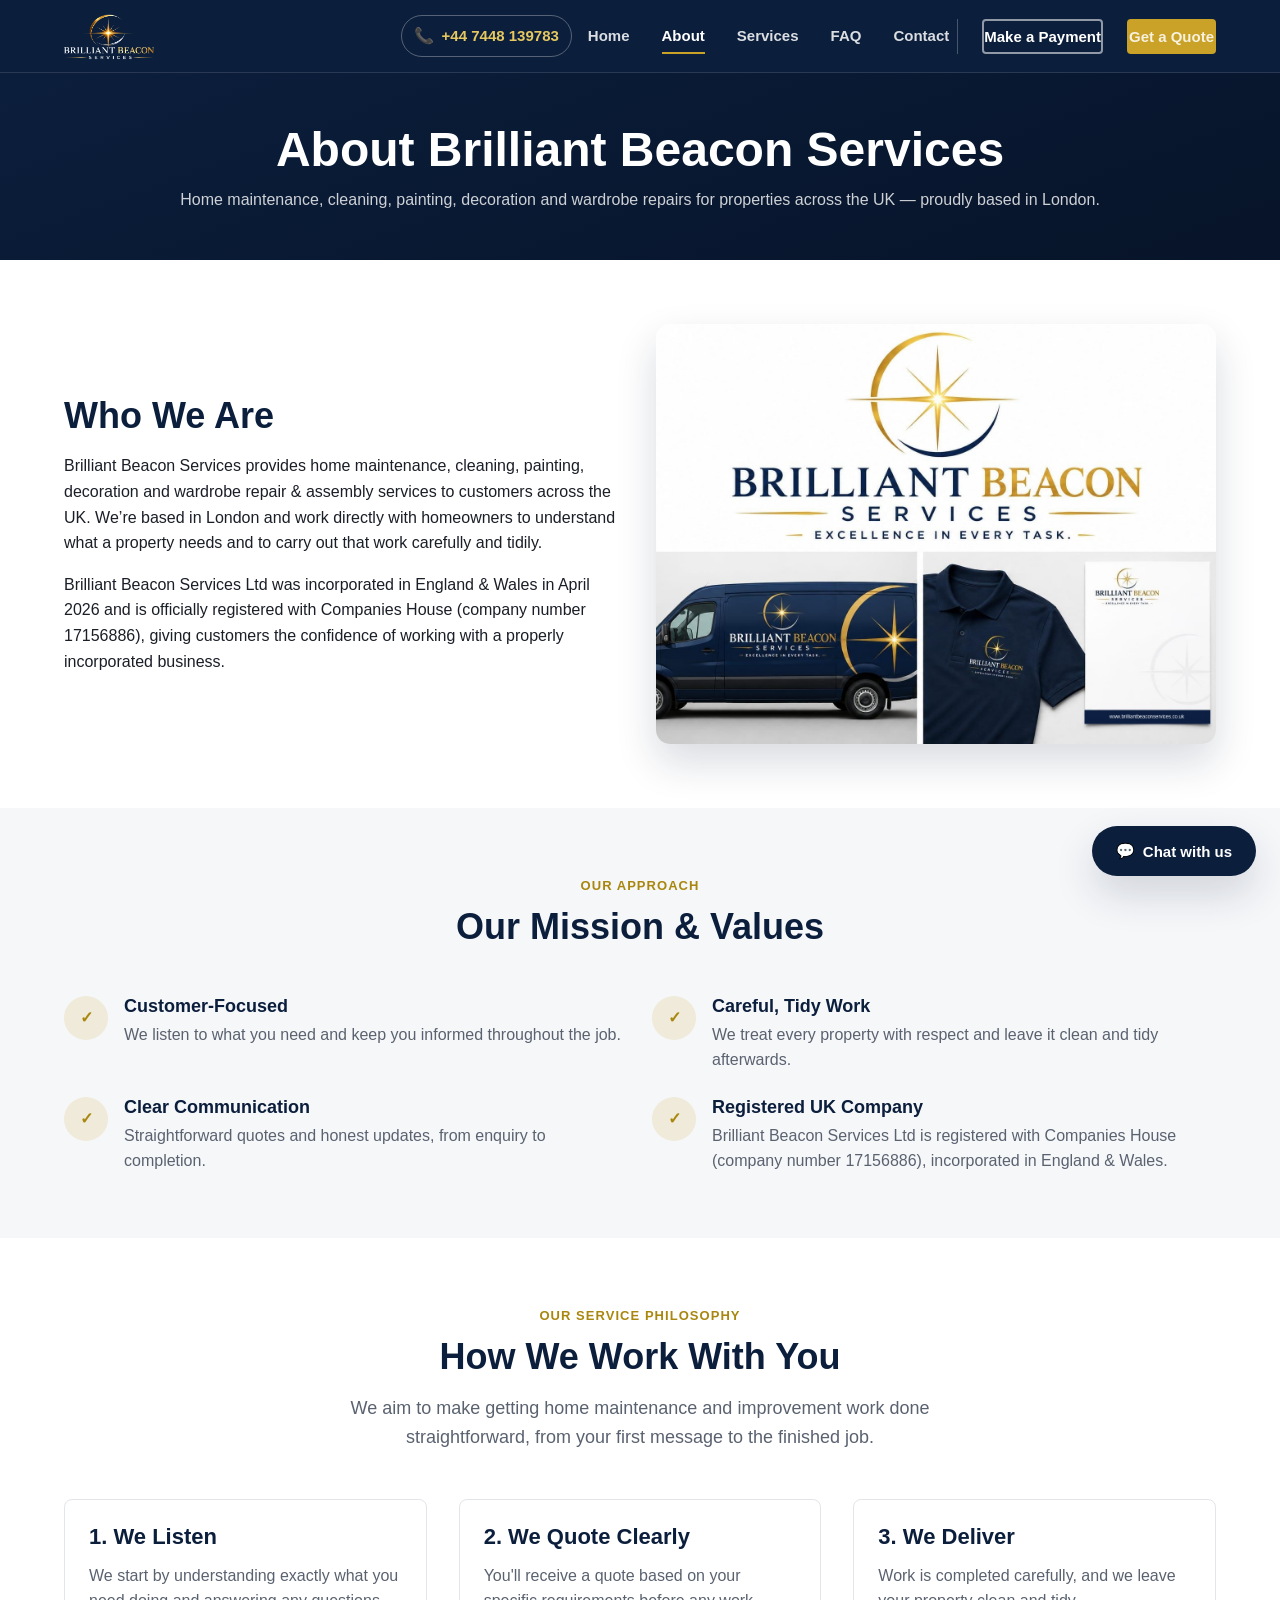
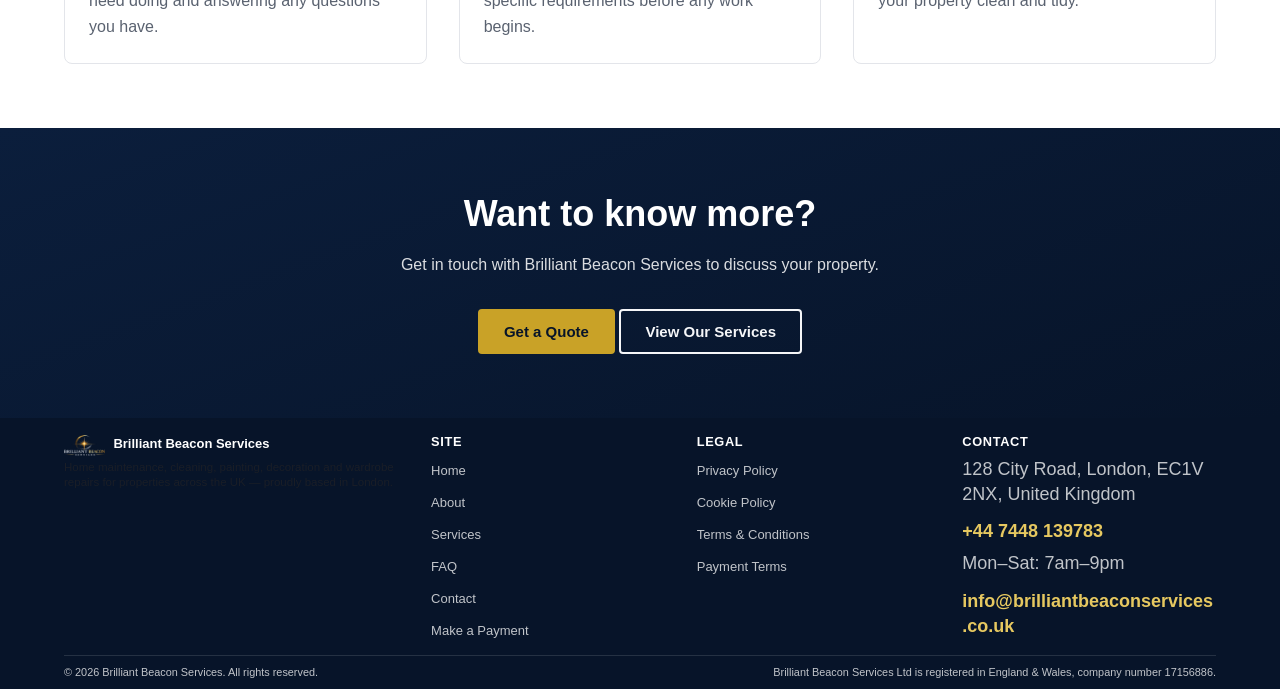
==== commit f9e58d96: "Strengthen local London SEO signals while keeping UK-wide service area - JSON-LD: areaServed is now " ====
--- a/about.html
+++ b/about.html
@@ -1,229 +1,240 @@
-<!DOCTYPE html>
-<html lang="en-GB">
-<head>
-<meta charset="UTF-8">
-<meta name="viewport" content="width=device-width, initial-scale=1.0, viewport-fit=cover">
-<title>About Us | Brilliant Beacon Services</title>
-<meta name="description" content="Learn about Brilliant Beacon Services, a UK-based home maintenance, cleaning, painting and decoration business, and our approach to customer-focused work.">
-<link rel="canonical" href="https://brilliantbeaconservices.co.uk/about.html">
-<meta property="og:type" content="website">
-<meta property="og:title" content="About Us | Brilliant Beacon Services">
-<meta property="og:description" content="Learn about Brilliant Beacon Services and our approach to home maintenance, cleaning, painting and decoration.">
-<meta property="og:url" content="https://brilliantbeaconservices.co.uk/about.html">
-<meta property="og:image" content="https://brilliantbeaconservices.co.uk/images/logo/brilliant-beacon-logo.jpg">
-<link rel="icon" href="images/logo/brilliant-beacon-logo.jpg">
-
-<!-- Fonts: Montserrat for headings/buttons, Lato for body text -->
-<link rel="preconnect" href="https://fonts.googleapis.com">
-<link rel="preconnect" href="https://fonts.gstatic.com" crossorigin>
-<link href="https://fonts.googleapis.com/css2?family=Montserrat:wght@600;700&family=Lato:wght@400;700&display=swap" rel="stylesheet">
-
-<link rel="stylesheet" href="css/style.css">
-<link rel="stylesheet" href="css/responsive.css">
-<!-- Plausible Analytics: cookie-free, no personal data collected, no consent banner required under UK PECR/GDPR. -->
-<script defer data-domain="brilliantbeaconservices.co.uk" src="https://plausible.io/js/script.js"></script>
-</head>
-<body>
-<a class="skip-link" href="#main">Skip to main content</a>
-
-<header class="site-header">
-  <div class="container header-inner">
-    <a class="brand" href="index.html">
-      <img src="images/logo/brilliant-beacon-logo-header.png" alt="Brilliant Beacon Services logo">
-      <span class="visually-hidden">Brilliant Beacon Services</span>
-    </a>
-    <a class="header-phone" href="tel:+447448139783" aria-label="Call Brilliant Beacon Services on +44 7448 139783"><span class="header-phone-icon" aria-hidden="true">📞</span><span class="header-phone-text">+44 7448 139783</span></a>
-    <button class="nav-toggle" aria-expanded="false" aria-controls="main-nav" aria-label="Open menu">
-      <span class="bar"></span><span class="bar"></span><span class="bar"></span>
-    </button>
-    <nav class="main-nav" id="main-nav" aria-label="Primary">
-      <ul>
-        <li><a href="index.html">Home</a></li>
-        <li><a href="about.html" aria-current="page">About</a></li>
-        <li><a href="services.html">Services</a></li>
-        <li><a href="faq.html">FAQ</a></li>
-        <li><a href="contact.html">Contact</a></li>
-      </ul>
-      <div class="nav-cta">
-        <a class="btn btn-secondary on-light btn-sm" href="payment.html">Make a Payment</a>
-        <a class="btn btn-primary btn-sm" href="contact.html">Get a Quote</a>
-      </div>
-    </nav>
-  </div>
-  <div class="nav-backdrop"></div>
-</header>
-
-<main id="main">
-  <header class="page-header">
-    <div class="container">
-      <h1>About Brilliant Beacon Services</h1>
-      <p>Home maintenance, cleaning, painting, decoration and wardrobe repairs for properties across the UK.</p>
-    </div>
-  </header>
-
-  <section>
-    <div class="container">
-      <div class="grid grid-2" style="align-items:center;">
-        <div>
-          <h2>Who We Are</h2>
-          <p>Brilliant Beacon Services provides home maintenance, cleaning, painting, decoration and wardrobe repair &amp; assembly services to customers across the UK. We work directly with homeowners to understand what a property needs and to carry out that work carefully and tidily.</p>
-          <p>Brilliant Beacon Services Ltd was incorporated in England &amp; Wales in April 2026 and is officially registered with Companies House (company number 17156886), giving customers the confidence of working with a properly incorporated business.</p>
-        </div>
-        <div class="hero-media">
-          <img src="images/branding/brilliant-beacon-brand-identity.jpg" alt="Brilliant Beacon Services brand identity: logo, liveried van, branded polo shirt and letterhead.">
-        </div>
-      </div>
-    </div>
-  </section>
-
-  <section class="section-alt">
-    <div class="container">
-      <div class="section-header">
-        <span class="eyebrow">Our approach</span>
-        <h2>Our Mission &amp; Values</h2>
-      </div>
-      <ul class="feature-list grid grid-2">
-        <li class="feature-item">
-          <span class="feature-icon" aria-hidden="true">✓</span>
-          <div>
-            <h3>Customer-Focused</h3>
-            <p>We listen to what you need and keep you informed throughout the job.</p>
-          </div>
-        </li>
-        <li class="feature-item">
-          <span class="feature-icon" aria-hidden="true">✓</span>
-          <div>
-            <h3>Careful, Tidy Work</h3>
-            <p>We treat every property with respect and leave it clean and tidy afterwards.</p>
-          </div>
-        </li>
-        <li class="feature-item">
-          <span class="feature-icon" aria-hidden="true">✓</span>
-          <div>
-            <h3>Clear Communication</h3>
-            <p>Straightforward quotes and honest updates, from enquiry to completion.</p>
-          </div>
-        </li>
-        <li class="feature-item">
-          <span class="feature-icon" aria-hidden="true">✓</span>
-          <div>
-            <h3>Registered UK Company</h3>
-            <p>Brilliant Beacon Services Ltd is registered with Companies House (company number 17156886), incorporated in England &amp; Wales.</p>
-          </div>
-        </li>
-      </ul>
-    </div>
-  </section>
-
-  <section>
-    <div class="container">
-      <div class="section-header">
-        <span class="eyebrow">Our Service Philosophy</span>
-        <h2>How We Work With You</h2>
-        <p>We aim to make getting home maintenance and improvement work done straightforward, from your first message to the finished job.</p>
-      </div>
-      <div class="grid grid-3">
-        <div class="card"><div class="card-body">
-          <h3>1. We Listen</h3>
-          <p>We start by understanding exactly what you need doing and answering any questions you have.</p>
-        </div></div>
-        <div class="card"><div class="card-body">
-          <h3>2. We Quote Clearly</h3>
-          <p>You'll receive a quote based on your specific requirements before any work begins.</p>
-        </div></div>
-        <div class="card"><div class="card-body">
-          <h3>3. We Deliver</h3>
-          <p>Work is completed carefully, and we leave your property clean and tidy.</p>
-        </div></div>
-      </div>
-    </div>
-  </section>
-
-  <section class="section-dark cta-band">
-    <div class="container">
-      <h2>Want to know more?</h2>
-      <p>Get in touch with Brilliant Beacon Services to discuss your property.</p>
-      <div class="hero-actions">
-        <a class="btn btn-primary" href="contact.html">Get a Quote</a>
-        <a class="btn btn-secondary" href="services.html">View Our Services</a>
-      </div>
-    </div>
-  </section>
-</main>
-
-<footer class="site-footer">
-  <div class="container">
-    <div class="footer-grid">
-      <div>
-        <div class="footer-brand">
-          <img src="images/logo/brilliant-beacon-logo-header.png" alt="Brilliant Beacon Services logo">
-          <span>Brilliant Beacon Services</span>
-        </div>
-        <p>Home maintenance, cleaning, painting, decoration and wardrobe repairs for properties across the UK.</p>
-      </div>
-      <div>
-        <h4>Site</h4>
-        <ul>
-          <li><a href="index.html">Home</a></li>
-          <li><a href="about.html">About</a></li>
-          <li><a href="services.html">Services</a></li>
-          <li><a href="faq.html">FAQ</a></li>
-          <li><a href="contact.html">Contact</a></li>
-          <li><a href="payment.html">Make a Payment</a></li>
-        </ul>
-      </div>
-      <div>
-        <h4>Legal</h4>
-        <ul>
-          <li><a href="privacy.html">Privacy Policy</a></li>
-          <li><a href="cookies.html">Cookie Policy</a></li>
-          <li><a href="terms.html">Terms &amp; Conditions</a></li>
-          <li><a href="payment-terms.html">Payment Terms</a></li>
-        </ul>
-      </div>
-      <div>
-        <h4>Contact</h4>
-        <ul>
-          <li class="footer-contact-text">128 City Road, London, EC1V 2NX, United Kingdom</li><li><a href="tel:+447448139783" class="footer-contact-highlight">+44 7448 139783</a></li><li class="footer-contact-text">Mon–Sat: 7am–9pm</li>
-          <li><a href="mailto:info@brilliantbeaconservices.co.uk" class="footer-contact-highlight">info@<wbr>brilliantbeaconservices<wbr>.co.uk</a></li>
-        </ul>
-      </div>
-    </div>
-    <div class="footer-bottom">
-      <span>&copy; <span id="year"></span> Brilliant Beacon Services. All rights reserved.</span>
-      <span>Brilliant Beacon Services Ltd is registered in England &amp; Wales, company number 17156886.</span>
-    </div>
-  </div>
-</footer>
-
-<button class="chat-launcher" id="chat-launcher" aria-haspopup="dialog" aria-expanded="false" aria-controls="chat-window">
-  <span aria-hidden="true">💬</span><span class="label">Chat with us</span>
-</button>
-<section class="chat-window" id="chat-window" hidden role="dialog" aria-modal="false" aria-labelledby="chat-title">
-  <header class="chat-header">
-    <strong id="chat-title">Brilliant Beacon Services</strong>
-    <div class="chat-header-actions">
-      <button id="chat-clear" type="button" aria-label="Clear conversation" title="Clear conversation">🗑</button>
-      <button id="chat-close" type="button" aria-label="Close chat">&times;</button>
-    </div>
-  </header>
-  <div class="chat-messages" id="chat-messages" role="log" aria-live="polite">
-    <div class="chat-message bot">Hello! 👋 How can we help you today?</div>
-  </div>
-  <div class="chat-quick-actions">
-    <a class="btn btn-secondary on-light btn-sm" href="contact.html">Contact the Team</a>
-    <a class="btn btn-secondary on-light btn-sm" href="contact.html">Request a Quote</a>
-  </div>
-  <form class="chat-input-row" id="chat-form">
-    <label for="chat-input" class="visually-hidden">Type your message</label>
-    <textarea id="chat-input" rows="1" placeholder="Type your message..." required></textarea>
-    <button type="submit" aria-label="Send message">➤</button>
-  </form>
-  <p class="chat-footer-note">Our assistant uses information about Brilliant Beacon Services only and can't guarantee prices or availability. For anything urgent, please use the Contact page.</p>
-</section>
-
-<script src="js/navigation.js" defer></script>
-<script src="js/main.js" defer></script>
-<script src="js/chatbot.js" defer></script>
-</body>
-</html>
+<!DOCTYPE html>
+<html lang="en-GB">
+<head>
+<meta charset="UTF-8">
+<meta name="viewport" content="width=device-width, initial-scale=1.0, viewport-fit=cover">
+<title>About Us | Brilliant Beacon Services</title>
+<meta name="description" content="Learn about Brilliant Beacon Services, a London-based home maintenance, cleaning, painting and decoration business serving customers UK-wide, and our approach to customer-focused work.">
+<link rel="canonical" href="https://brilliantbeaconservices.co.uk/about.html">
+<meta property="og:type" content="website">
+<meta property="og:title" content="About Us | Brilliant Beacon Services">
+<meta property="og:description" content="London-based home maintenance, cleaning, painting and decoration, serving customers across the UK.">
+<meta property="og:url" content="https://brilliantbeaconservices.co.uk/about.html">
+<meta property="og:image" content="https://brilliantbeaconservices.co.uk/images/logo/brilliant-beacon-logo.jpg">
+<link rel="icon" href="/favicon.ico" sizes="any">
+<link rel="icon" type="image/png" sizes="32x32" href="/images/logo/favicon-32.png">
+<link rel="icon" type="image/png" sizes="16x16" href="/images/logo/favicon-16.png">
+<link rel="apple-touch-icon" sizes="180x180" href="/images/logo/apple-touch-icon.png">
+<link rel="manifest" href="/site.webmanifest">
+<meta name="theme-color" content="#0b1e3c">
+<meta name="apple-mobile-web-app-capable" content="yes">
+<meta name="apple-mobile-web-app-status-bar-style" content="black-translucent">
+<meta name="apple-mobile-web-app-title" content="Brilliant Beacon">
+
+<!-- Fonts: Montserrat for headings/buttons, Lato for body text -->
+<link rel="preconnect" href="https://fonts.googleapis.com">
+<link rel="preconnect" href="https://fonts.gstatic.com" crossorigin>
+<link href="https://fonts.googleapis.com/css2?family=Montserrat:wght@600;700&family=Lato:wght@400;700&display=swap" rel="stylesheet">
+
+<link rel="stylesheet" href="css/style.css">
+<link rel="stylesheet" href="css/responsive.css">
+<!-- Plausible Analytics: cookie-free, no personal data collected, no consent banner required under UK PECR/GDPR. -->
+<script defer data-domain="brilliantbeaconservices.co.uk" src="https://plausible.io/js/script.js"></script>
+<!-- Cloudflare Web Analytics -->
+<script type='module' src='https://static.cloudflareinsights.com/beacon.min.js' data-cf-beacon='{"token": "106e333c2b1341048448f47aedfb4e5a"}'></script>
+<!-- End Cloudflare Web Analytics -->
+</head>
+<body>
+<a class="skip-link" href="#main">Skip to main content</a>
+
+<header class="site-header">
+  <div class="container header-inner">
+    <a class="brand" href="index.html">
+      <img src="images/logo/brilliant-beacon-logo-header.png" alt="Brilliant Beacon Services logo">
+      <span class="visually-hidden">Brilliant Beacon Services</span>
+    </a>
+    <a class="header-phone" href="tel:+447448139783" aria-label="Call Brilliant Beacon Services on +44 7448 139783"><span class="header-phone-icon" aria-hidden="true">📞</span><span class="header-phone-text">+44 7448 139783</span></a>
+    <button class="nav-toggle" aria-expanded="false" aria-controls="main-nav" aria-label="Open menu">
+      <span class="bar"></span><span class="bar"></span><span class="bar"></span>
+    </button>
+    <nav class="main-nav" id="main-nav" aria-label="Primary">
+      <ul>
+        <li><a href="index.html">Home</a></li>
+        <li><a href="about.html" aria-current="page">About</a></li>
+        <li><a href="services.html">Services</a></li>
+        <li><a href="faq.html">FAQ</a></li>
+        <li><a href="contact.html">Contact</a></li>
+      </ul>
+      <div class="nav-cta">
+        <a class="btn btn-secondary on-light btn-sm" href="payment.html">Make a Payment</a>
+        <a class="btn btn-primary btn-sm" href="contact.html">Get a Quote</a>
+      </div>
+    </nav>
+  </div>
+  <div class="nav-backdrop"></div>
+</header>
+
+<main id="main">
+  <header class="page-header">
+    <div class="container">
+      <h1>About Brilliant Beacon Services</h1>
+      <p>Home maintenance, cleaning, painting, decoration and wardrobe repairs for properties across the UK — proudly based in London.</p>
+    </div>
+  </header>
+
+  <section>
+    <div class="container">
+      <div class="grid grid-2" style="align-items:center;">
+        <div>
+          <h2>Who We Are</h2>
+          <p>Brilliant Beacon Services provides home maintenance, cleaning, painting, decoration and wardrobe repair &amp; assembly services to customers across the UK. We’re based in London and work directly with homeowners to understand what a property needs and to carry out that work carefully and tidily.</p>
+          <p>Brilliant Beacon Services Ltd was incorporated in England &amp; Wales in April 2026 and is officially registered with Companies House (company number 17156886), giving customers the confidence of working with a properly incorporated business.</p>
+        </div>
+        <div class="hero-media">
+          <img src="images/branding/brilliant-beacon-brand-identity.jpg" alt="Brilliant Beacon Services brand identity: logo, liveried van, branded polo shirt and letterhead.">
+        </div>
+      </div>
+    </div>
+  </section>
+
+  <section class="section-alt">
+    <div class="container">
+      <div class="section-header">
+        <span class="eyebrow">Our approach</span>
+        <h2>Our Mission &amp; Values</h2>
+      </div>
+      <ul class="feature-list grid grid-2">
+        <li class="feature-item">
+          <span class="feature-icon" aria-hidden="true">✓</span>
+          <div>
+            <h3>Customer-Focused</h3>
+            <p>We listen to what you need and keep you informed throughout the job.</p>
+          </div>
+        </li>
+        <li class="feature-item">
+          <span class="feature-icon" aria-hidden="true">✓</span>
+          <div>
+            <h3>Careful, Tidy Work</h3>
+            <p>We treat every property with respect and leave it clean and tidy afterwards.</p>
+          </div>
+        </li>
+        <li class="feature-item">
+          <span class="feature-icon" aria-hidden="true">✓</span>
+          <div>
+            <h3>Clear Communication</h3>
+            <p>Straightforward quotes and honest updates, from enquiry to completion.</p>
+          </div>
+        </li>
+        <li class="feature-item">
+          <span class="feature-icon" aria-hidden="true">✓</span>
+          <div>
+            <h3>Registered UK Company</h3>
+            <p>Brilliant Beacon Services Ltd is registered with Companies House (company number 17156886), incorporated in England &amp; Wales.</p>
+          </div>
+        </li>
+      </ul>
+    </div>
+  </section>
+
+  <section>
+    <div class="container">
+      <div class="section-header">
+        <span class="eyebrow">Our Service Philosophy</span>
+        <h2>How We Work With You</h2>
+        <p>We aim to make getting home maintenance and improvement work done straightforward, from your first message to the finished job.</p>
+      </div>
+      <div class="grid grid-3">
+        <div class="card"><div class="card-body">
+          <h3>1. We Listen</h3>
+          <p>We start by understanding exactly what you need doing and answering any questions you have.</p>
+        </div></div>
+        <div class="card"><div class="card-body">
+          <h3>2. We Quote Clearly</h3>
+          <p>You'll receive a quote based on your specific requirements before any work begins.</p>
+        </div></div>
+        <div class="card"><div class="card-body">
+          <h3>3. We Deliver</h3>
+          <p>Work is completed carefully, and we leave your property clean and tidy.</p>
+        </div></div>
+      </div>
+    </div>
+  </section>
+
+  <section class="section-dark cta-band">
+    <div class="container">
+      <h2>Want to know more?</h2>
+      <p>Get in touch with Brilliant Beacon Services to discuss your property.</p>
+      <div class="hero-actions">
+        <a class="btn btn-primary" href="contact.html">Get a Quote</a>
+        <a class="btn btn-secondary" href="services.html">View Our Services</a>
+      </div>
+    </div>
+  </section>
+</main>
+
+<footer class="site-footer">
+  <div class="container">
+    <div class="footer-grid">
+      <div>
+        <div class="footer-brand">
+          <img src="images/logo/brilliant-beacon-logo-header.png" alt="Brilliant Beacon Services logo">
+          <span>Brilliant Beacon Services</span>
+        </div>
+        <p>Home maintenance, cleaning, painting, decoration and wardrobe repairs for properties across the UK — proudly based in London.</p>
+      </div>
+      <div>
+        <h4>Site</h4>
+        <ul>
+          <li><a href="index.html">Home</a></li>
+          <li><a href="about.html">About</a></li>
+          <li><a href="services.html">Services</a></li>
+          <li><a href="faq.html">FAQ</a></li>
+          <li><a href="contact.html">Contact</a></li>
+          <li><a href="payment.html">Make a Payment</a></li>
+        </ul>
+      </div>
+      <div>
+        <h4>Legal</h4>
+        <ul>
+          <li><a href="privacy.html">Privacy Policy</a></li>
+          <li><a href="cookies.html">Cookie Policy</a></li>
+          <li><a href="terms.html">Terms &amp; Conditions</a></li>
+          <li><a href="payment-terms.html">Payment Terms</a></li>
+        </ul>
+      </div>
+      <div>
+        <h4>Contact</h4>
+        <ul>
+          <li class="footer-contact-text">128 City Road, London, EC1V 2NX, United Kingdom</li><li><a href="tel:+447448139783" class="footer-contact-highlight">+44 7448 139783</a></li><li class="footer-contact-text">Mon–Sat: 7am–9pm</li>
+          <li><a href="mailto:info@brilliantbeaconservices.co.uk" class="footer-contact-highlight">info@<wbr>brilliantbeaconservices<wbr>.co.uk</a></li>
+        </ul>
+      </div>
+    </div>
+    <div class="footer-bottom">
+      <span>&copy; <span id="year"></span> Brilliant Beacon Services. All rights reserved.</span>
+      <span>Brilliant Beacon Services Ltd is registered in England &amp; Wales, company number 17156886.</span>
+    </div>
+  </div>
+</footer>
+
+<button class="chat-launcher" id="chat-launcher" aria-haspopup="dialog" aria-expanded="false" aria-controls="chat-window">
+  <span aria-hidden="true">💬</span><span class="label">Chat with us</span>
+</button>
+<section class="chat-window" id="chat-window" hidden role="dialog" aria-modal="false" aria-labelledby="chat-title">
+  <header class="chat-header">
+    <strong id="chat-title">Brilliant Beacon Services</strong>
+    <div class="chat-header-actions">
+      <button id="chat-clear" type="button" aria-label="Clear conversation" title="Clear conversation">🗑</button>
+      <button id="chat-close" type="button" aria-label="Close chat">&times;</button>
+    </div>
+  </header>
+  <div class="chat-messages" id="chat-messages" role="log" aria-live="polite">
+    <div class="chat-message bot">Hello! 👋 How can we help you today?</div>
+  </div>
+  <div class="chat-quick-actions">
+    <a class="btn btn-secondary on-light btn-sm" href="contact.html">Contact the Team</a>
+    <a class="btn btn-secondary on-light btn-sm" href="contact.html">Request a Quote</a>
+  </div>
+  <form class="chat-input-row" id="chat-form">
+    <label for="chat-input" class="visually-hidden">Type your message</label>
+    <textarea id="chat-input" rows="1" placeholder="Type your message..." required></textarea>
+    <button type="submit" aria-label="Send message">➤</button>
+  </form>
+  <p class="chat-footer-note">Our assistant uses information about Brilliant Beacon Services only and can't guarantee prices or availability. For anything urgent, please use the Contact page.</p>
+</section>
+
+<script src="js/navigation.js" defer></script>
+<script src="js/main.js" defer></script>
+<script src="js/chatbot.js" defer></script>
+</body>
+</html>
